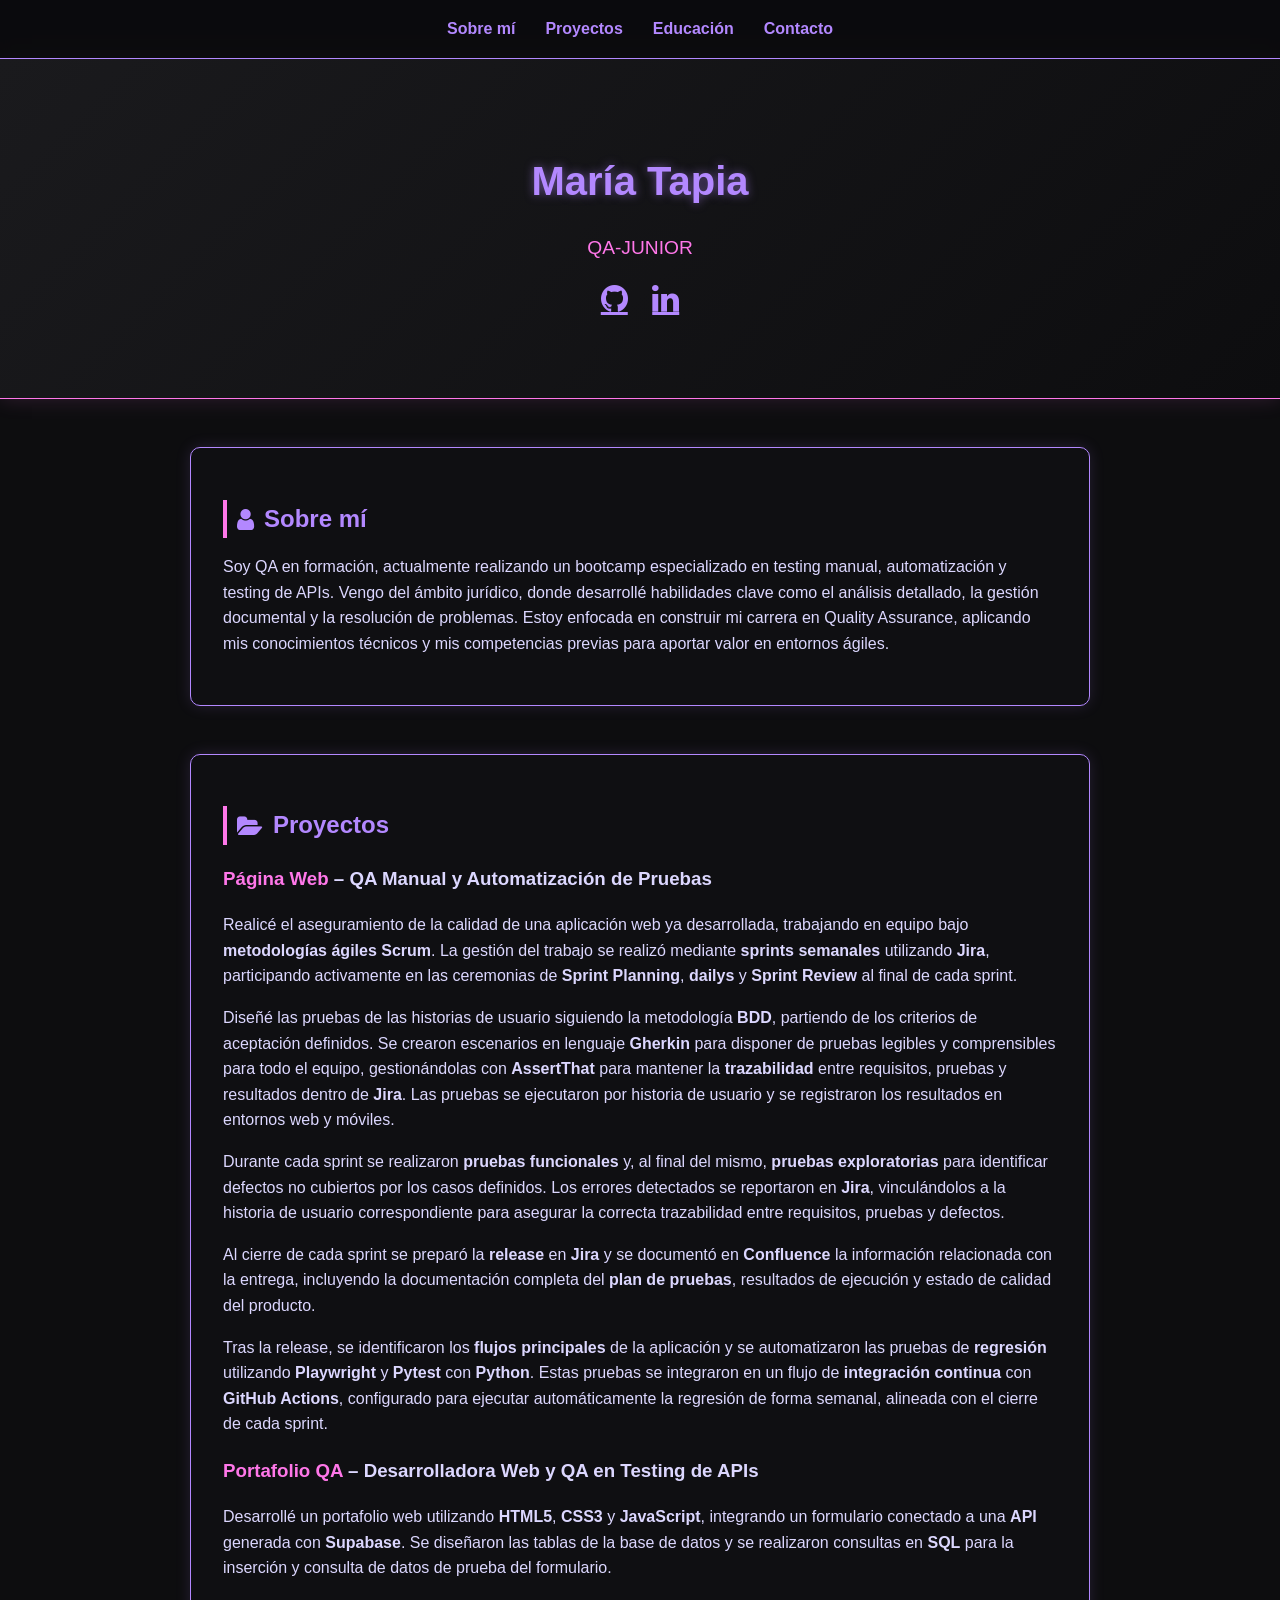
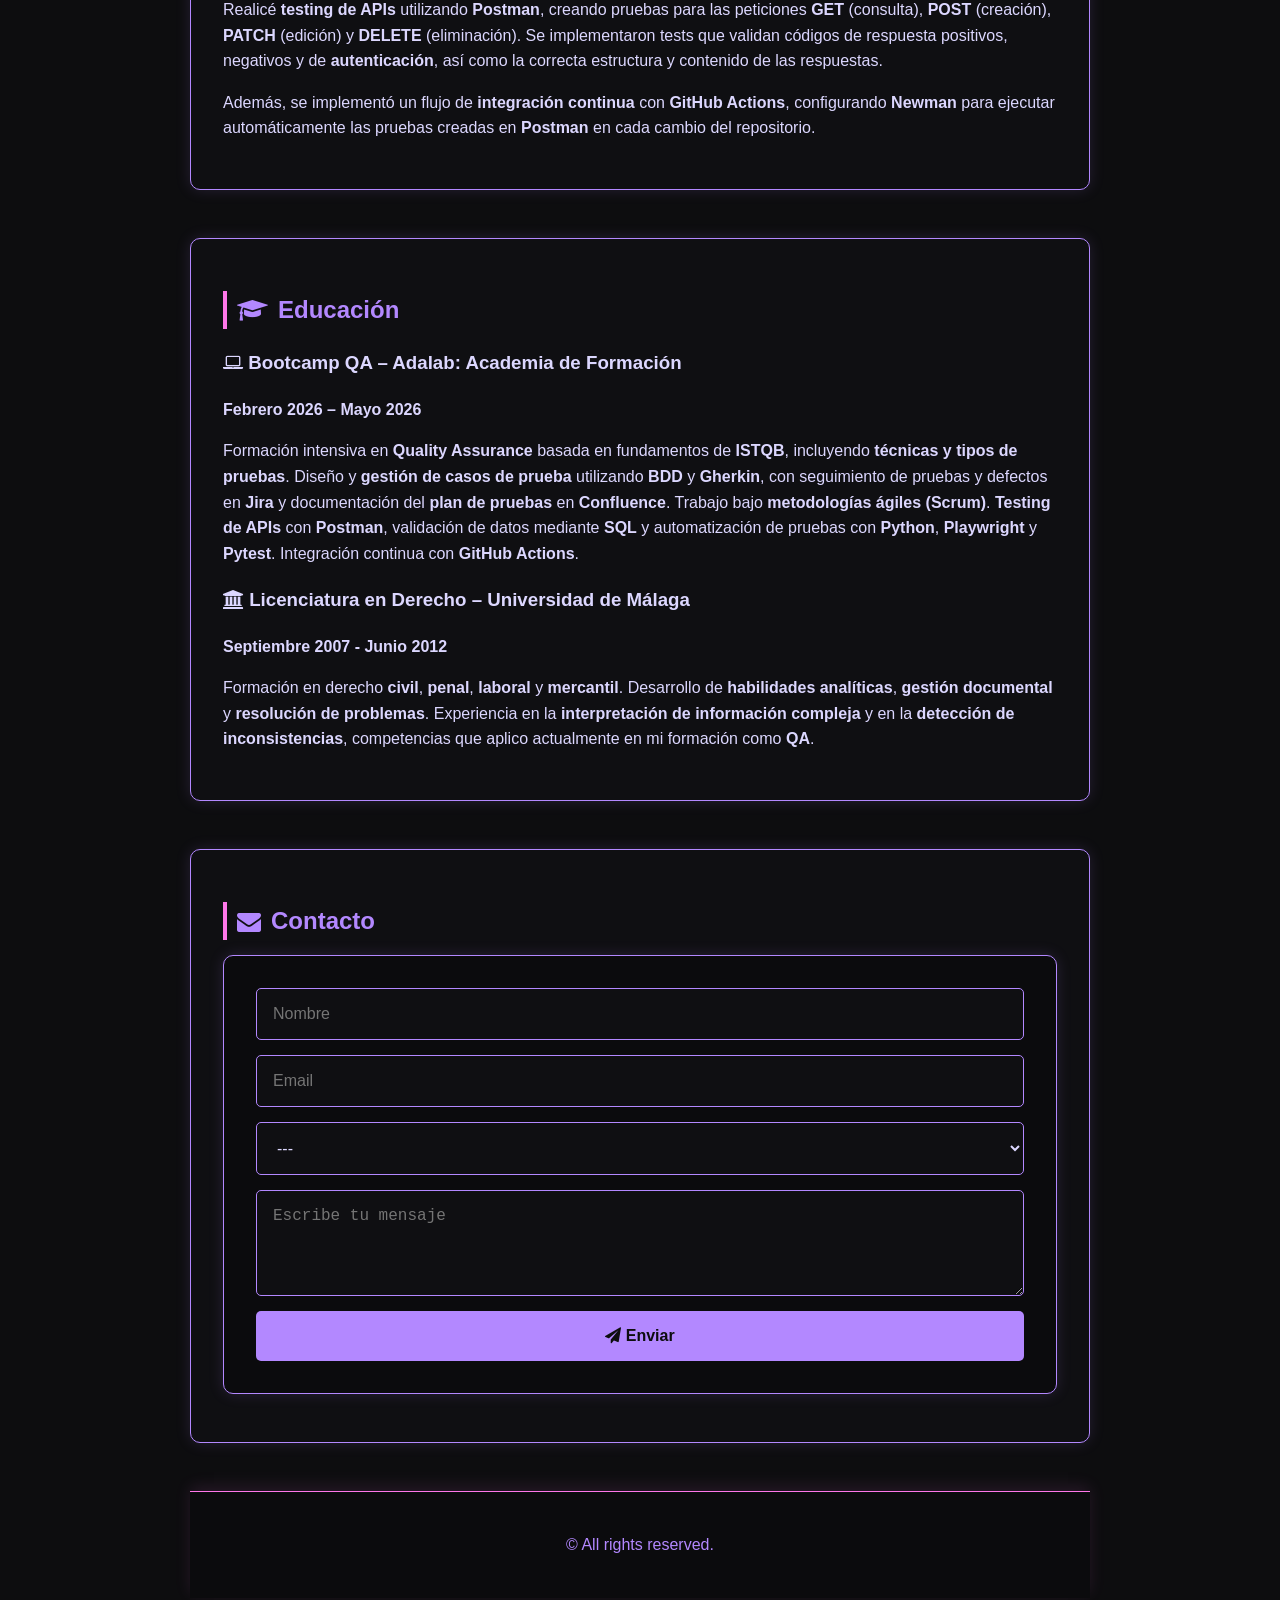
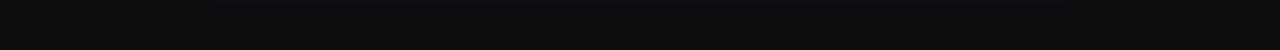
==== index.html @ 97ce2c25 "Meter iconos en formación" ====
<!DOCTYPE html>
<html lang="es">

<head>
  <meta charset="UTF-8" />
  <meta name="viewport" content="width=device-width, initial-scale=1.0" />
  <meta name="description" content="Portfolio María Tapia QA" />
  <meta name="author" content="María Tapia" />
  <title>María Tapia - Portfolio</title>
  <link href="style.css" rel="stylesheet" />
  <!-- Importar Font Awesome para los iconos -->
  <link rel="stylesheet" href="https://cdnjs.cloudflare.com/ajax/libs/font-awesome/4.7.0/css/font-awesome.min.css" />
</head>

<body>
        <!-- Menú de navegación -->
  <nav>
      <ul>
        <li><a id="menusobremi" href="#sobremi">Sobre mí</a></li>
        <li><a id="menuproyectos" href="#proyectos">Proyectos</a></li>
        <li><a id="menueducacion" href="#educacion">Educación</a></li>
        <li><a id="menucontacto" href="#contacto">Contacto</a></li>
      </ul>
    </nav>
  <header>
    <h1 id="minombre">María Tapia</h1>
    <p id="titulo">QA-JUNIOR</p>
    <p>
      <a id="linkgithub" href="https://github.com/Mariatm89" title="GitHub"
        class="fa fa-github fa-2x" aria-label="GitHub"></a>
      <a id="linklinkedin" href="https://www.linkedin.com/in/maria-tapia-millan/" title="LinkedIn"
        class="fa fa-linkedin fa-2x" aria-label="LinkedIn"></a>
    </p>
  </header>
  <main>
    <section id="sobremi">
      <h2 id="titulosobremi">
        <i class="fa fa-user"></i> Sobre mí
      </h2>
<p>
  Soy QA en formación, actualmente realizando un bootcamp especializado en testing manual,
  automatización y testing de APIs. Vengo del ámbito jurídico, donde desarrollé habilidades
  clave como el análisis detallado, la gestión documental y la resolución de problemas.
  Estoy enfocada en construir mi carrera en Quality Assurance, aplicando mis conocimientos
  técnicos y mis competencias previas para aportar valor en entornos ágiles.
</p>

    </section>

    <section id="proyectos">
      <h2 id="tituloproyectos">
        <i class="fa fa-folder-open"></i> Proyectos
      </h2>

      <h3>
        <a id="linkproyectoapi" href="https://equipo3qa.atlassian.net/wiki/x/kYAC" target="_blank">Página Web</a>
        – QA Manual y Automatización de Pruebas
      </h3>
      <p>
  Realicé el aseguramiento de la calidad de una aplicación web ya desarrollada,
  trabajando en equipo bajo <strong>metodologías ágiles Scrum</strong>. La gestión del
  trabajo se realizó mediante <strong>sprints semanales</strong> utilizando
  <strong>Jira</strong>, participando activamente en las ceremonias de
  <strong>Sprint Planning</strong>, <strong>dailys</strong> y <strong>Sprint Review</strong>
  al final de cada sprint.
</p>

<p>
  Diseñé las pruebas de las historias de usuario siguiendo la metodología
  <strong>BDD</strong>, partiendo de los criterios de aceptación definidos. Se crearon
  escenarios en lenguaje <strong>Gherkin</strong> para disponer de pruebas legibles y
  comprensibles para todo el equipo, gestionándolas con <strong>AssertThat</strong> para
  mantener la <strong>trazabilidad</strong> entre requisitos, pruebas y resultados dentro
  de <strong>Jira</strong>. Las pruebas se ejecutaron por historia de usuario y se
  registraron los resultados en entornos web y móviles.
</p>

<p>
  Durante cada sprint se realizaron <strong>pruebas funcionales</strong> y, al final del
  mismo, <strong>pruebas exploratorias</strong> para identificar defectos no cubiertos por
  los casos definidos. Los errores detectados se reportaron en <strong>Jira</strong>,
  vinculándolos a la historia de usuario correspondiente para asegurar la correcta
  trazabilidad entre requisitos, pruebas y defectos.
</p>

<p>
  Al cierre de cada sprint se preparó la <strong>release</strong> en <strong>Jira</strong>
  y se documentó en <strong>Confluence</strong> la información relacionada con la entrega,
  incluyendo la documentación completa del <strong>plan de pruebas</strong>, resultados
  de ejecución y estado de calidad del producto.
</p>

<p>
  Tras la release, se identificaron los <strong>flujos principales</strong> de la
  aplicación y se automatizaron las pruebas de <strong>regresión</strong> utilizando
  <strong>Playwright</strong> y <strong>Pytest</strong> con <strong>Python</strong>. Estas
  pruebas se integraron en un flujo de <strong>integración continua</strong> con
  <strong>GitHub Actions</strong>, configurado para ejecutar automáticamente la regresión
  de forma semanal, alineada con el cierre de cada sprint.
</p>
      <h3>
        <a id="linkproyectoportafolio" href="https://github.com/MariaTapiaQAOrganization/qa-portfolio">Portafolio QA</a>
        – Desarrolladora Web y QA en Testing de APIs
      </h3>
     <p>
  Desarrollé un portafolio web utilizando <strong>HTML5</strong>, <strong>CSS3</strong> y
  <strong>JavaScript</strong>, integrando un formulario conectado a una
  <strong>API</strong> generada con <strong>Supabase</strong>. Se diseñaron las tablas
  de la base de datos y se realizaron consultas en <strong>SQL</strong> para la
  inserción y consulta de datos de prueba del formulario.
</p>

<p>
  Realicé <strong>testing de APIs</strong> utilizando <strong>Postman</strong>, creando
  pruebas para las peticiones <strong>GET</strong> (consulta),
  <strong>POST</strong> (creación), <strong>PATCH</strong> (edición) y
  <strong>DELETE</strong> (eliminación). Se implementaron tests que validan códigos de
  respuesta positivos, negativos y de <strong>autenticación</strong>, así como la
  correcta estructura y contenido de las respuestas.
</p>

<p>
  Además, se implementó un flujo de <strong>integración continua</strong> con
  <strong>GitHub Actions</strong>, configurando <strong>Newman</strong> para ejecutar
  automáticamente las pruebas creadas en <strong>Postman</strong> en cada cambio del
  repositorio.
</p>
      
    </section>

    <section id="educacion">
      <h2 id="tituloeducacion">
        <i class="fa fa-graduation-cap"></i> Educación
      </h2>

      <h3><i class="fa fa-laptop"></i> Bootcamp QA – Adalab: Academia de Formación</h3>
<p><strong>Febrero 2026 – Mayo 2026</strong></p>
<p>
  Formación intensiva en <strong>Quality Assurance</strong> basada en fundamentos de
  <strong>ISTQB</strong>, incluyendo <strong>técnicas y tipos de pruebas</strong>.
  Diseño y <strong>gestión de casos de prueba</strong> utilizando
  <strong>BDD</strong> y <strong>Gherkin</strong>, con seguimiento de pruebas y defectos
  en <strong>Jira</strong> y documentación del <strong>plan de pruebas</strong> en
  <strong>Confluence</strong>. Trabajo bajo <strong>metodologías ágiles (Scrum)</strong>.
  <strong>Testing de APIs</strong> con <strong>Postman</strong>, validación de datos
  mediante <strong>SQL</strong> y automatización de pruebas con <strong>Python</strong>,
  <strong>Playwright</strong> y <strong>Pytest</strong>. Integración continua con
  <strong>GitHub Actions</strong>.
</p>
      <h3><i class="fa fa-university"></i> Licenciatura en Derecho – Universidad de Málaga</h3>
      <p><strong>Septiembre 2007 - Junio 2012</strong></p>

      <p>
      Formación en derecho <strong>civil</strong>, <strong>penal</strong>, <strong>laboral</strong> y <strong>mercantil</strong>. 
  Desarrollo de <strong>habilidades analíticas</strong>, <strong>gestión documental</strong> y 
  <strong>resolución de problemas</strong>. Experiencia en la <strong>interpretación de información compleja</strong> y en la 
  <strong>detección de inconsistencias</strong>, competencias que aplico actualmente en mi formación como <strong>QA</strong>.
      </p>
    </section>

<section id="contacto">
  <h2 id="titulocontacto">
    <i class="fa fa-envelope"></i> Contacto
  </h2>
  <form id="contactForm" onsubmit="return enviarFormulario(event)">
    <input id="nombre" type="text" placeholder="Nombre" />
    <input id="email" type="email" placeholder="Email" />
    <select id="asunto">
      <option value="">---</option>
      <option value="info">Información</option>
      <option value="job">Oferta Trabajo</option>
      <option value="other">Otro</option>
    </select>
    <textarea id="mensaje" rows="4" placeholder="Escribe tu mensaje"></textarea>
    <button id="enviar" type="submit">
      <i class="fa fa-paper-plane"></i> Enviar
    </button>
  </form>
  <p id="formMessage"></p>
</section>


  <footer>
    <p>&copy; All rights reserved.</p>
  </footer>
</body>
<script src="script.js" defer></script>
</html>
---- style.css ----
/* ------------------------------
   ESTILOS GENERALES
--------------------------------*/
body {
  background-color: #0d0d0f;
  color: #dcd7ff;
  font-family: "Inter", "Segoe UI", sans-serif;
  margin: 0;
  line-height: 1.6;
  animation: fadeIn 0.8s ease;
}

/* Animación general */
@keyframes fadeIn {
  from { opacity: 0; transform: translateY(10px); }
  to { opacity: 1; transform: translateY(0); }
}

/* ------------------------------
   NAVEGACIÓN
--------------------------------*/
nav {
  background-color: rgba(11, 11, 13, 0.85);
  backdrop-filter: blur(6px);
  padding: 1rem;
  border-bottom: 1px solid #b388ff;
  position: sticky;
  top: 0;
  z-index: 100;
}

nav ul {
  list-style: none;
  display: flex;
  justify-content: center;
  gap: 30px;
  margin: 0;
  padding: 0;
}

nav ul li a {
  color: #b388ff;
  text-decoration: none;
  font-weight: bold;
  transition: color 0.3s ease, transform 0.2s ease;
}

nav ul li a:hover {
  color: #ff77e9;
  transform: translateY(-2px);
}

/* Móvil */
@media (max-width: 768px) {
  nav ul {
    flex-direction: column;
    gap: 15px;
  }
}

/* ------------------------------
   HEADER
--------------------------------*/
header {
  text-align: center;
  padding: 4rem 2rem;
  background: linear-gradient(135deg, #1a1a1d, #0d0d0f);
  border-bottom: 1px solid #ff77e9;
  box-shadow: 0 0 20px rgba(255, 119, 233, 0.15);
}

#minombre {
  font-size: 2.5rem;
  margin-bottom: 10px;
  color: #b388ff;
  text-shadow: 0 0 10px rgba(179, 136, 255, 0.5);
}

#titulo {
  font-size: 1.2rem;
  color: #ff77e9;
  margin-bottom: 20px;
}

header a {
  margin: 0 10px;
  color: #b388ff;
  transition: 0.3s ease;
}

header a:hover {
  color: #ff77e9;
  transform: scale(1.1);
}

/* ------------------------------
   SECCIONES GENERALES
--------------------------------*/
main {
  width: 90%;
  max-width: 900px;
  margin: auto;
  padding: 3rem 0;
}

section {
  margin-bottom: 3rem;
  background-color: #0f0f12;
  padding: 2rem;
  border-radius: 10px;
  border: 1px solid #b388ff;
  box-shadow: 0 0 15px rgba(179, 136, 255, 0.15);
  transition: 0.3s ease;
  animation: fadeIn 0.6s ease;
}

section:hover {
  border-color: #ff77e9;
  box-shadow: 0 0 25px rgba(255, 119, 233, 0.25);
}

section h2 {
  color: #b388ff;
  margin-bottom: 15px;
  display: flex;
  align-items: center;
  gap: 10px;
  border-left: 4px solid #ff77e9;
  padding-left: 10px;
}

/* ------------------------------
   PROYECTOS
--------------------------------*/
#proyectos h3 a {
  color: #ff77e9;
  text-decoration: none;
  font-weight: bold;
  transition: 0.3s ease;
}

#proyectos h3 a:hover {
  text-decoration: underline;
  transform: translateX(3px);
}

/* ------------------------------
   FORMULARIO DE CONTACTO
--------------------------------*/
form {
  display: flex;
  flex-direction: column;
  gap: 15px;
  background-color: #0b0b0d;
  padding: 2rem;
  border-radius: 10px;
  border: 1px solid #b388ff;
  box-shadow: 0 0 15px rgba(179, 136, 255, 0.15);
}

input, select, textarea {
  padding: 1rem;
  border: 1px solid #b388ff;
  border-radius: 5px;
  background-color: #0f0f12;
  color: #dcd7ff;
  font-size: 1rem;
  transition: 0.3s ease;
}

input:focus, textarea:focus, select:focus {
  border-color: #ff77e9;
  box-shadow: 0 0 10px rgba(255, 119, 233, 0.2);
}

button {
  background-color: #b388ff;
  color: #0d0d0f;
  padding: 1rem;
  border: none;
  border-radius: 5px;
  font-size: 1rem;
  font-weight: bold;
  transition: background 0.3s ease, transform 0.2s ease;
}

button:hover {
  background-color: #ff77e9;
  transform: scale(1.03);
}

/* ------------------------------
   TABLAS
--------------------------------*/
table {
  width: 100%;
  border-collapse: collapse;
  table-layout: fixed;
  color: #dcd7ff;
}

th, td {
  border: 1px solid #b388ff;
  padding: 6px;
  font-size: 14px;
  word-wrap: break-word;
}

thead {
  background-color: #1a1a1d;
  color: #ff77e9;
}

/* Móvil */
@media (max-width: 768px) {
  th, td {
    font-size: 12px;
    padding: 4px;
  }
}

/* ------------------------------
   FOOTER
--------------------------------*/
footer {
  text-align: center;
  padding: 1.5rem;
  background-color: #0b0b0d;
  color: #b388ff;
  border-top: 1px solid #ff77e9;
  margin-top: 3rem;
  box-shadow: 0 -5px 15px rgba(255, 119, 233, 0.1);
}
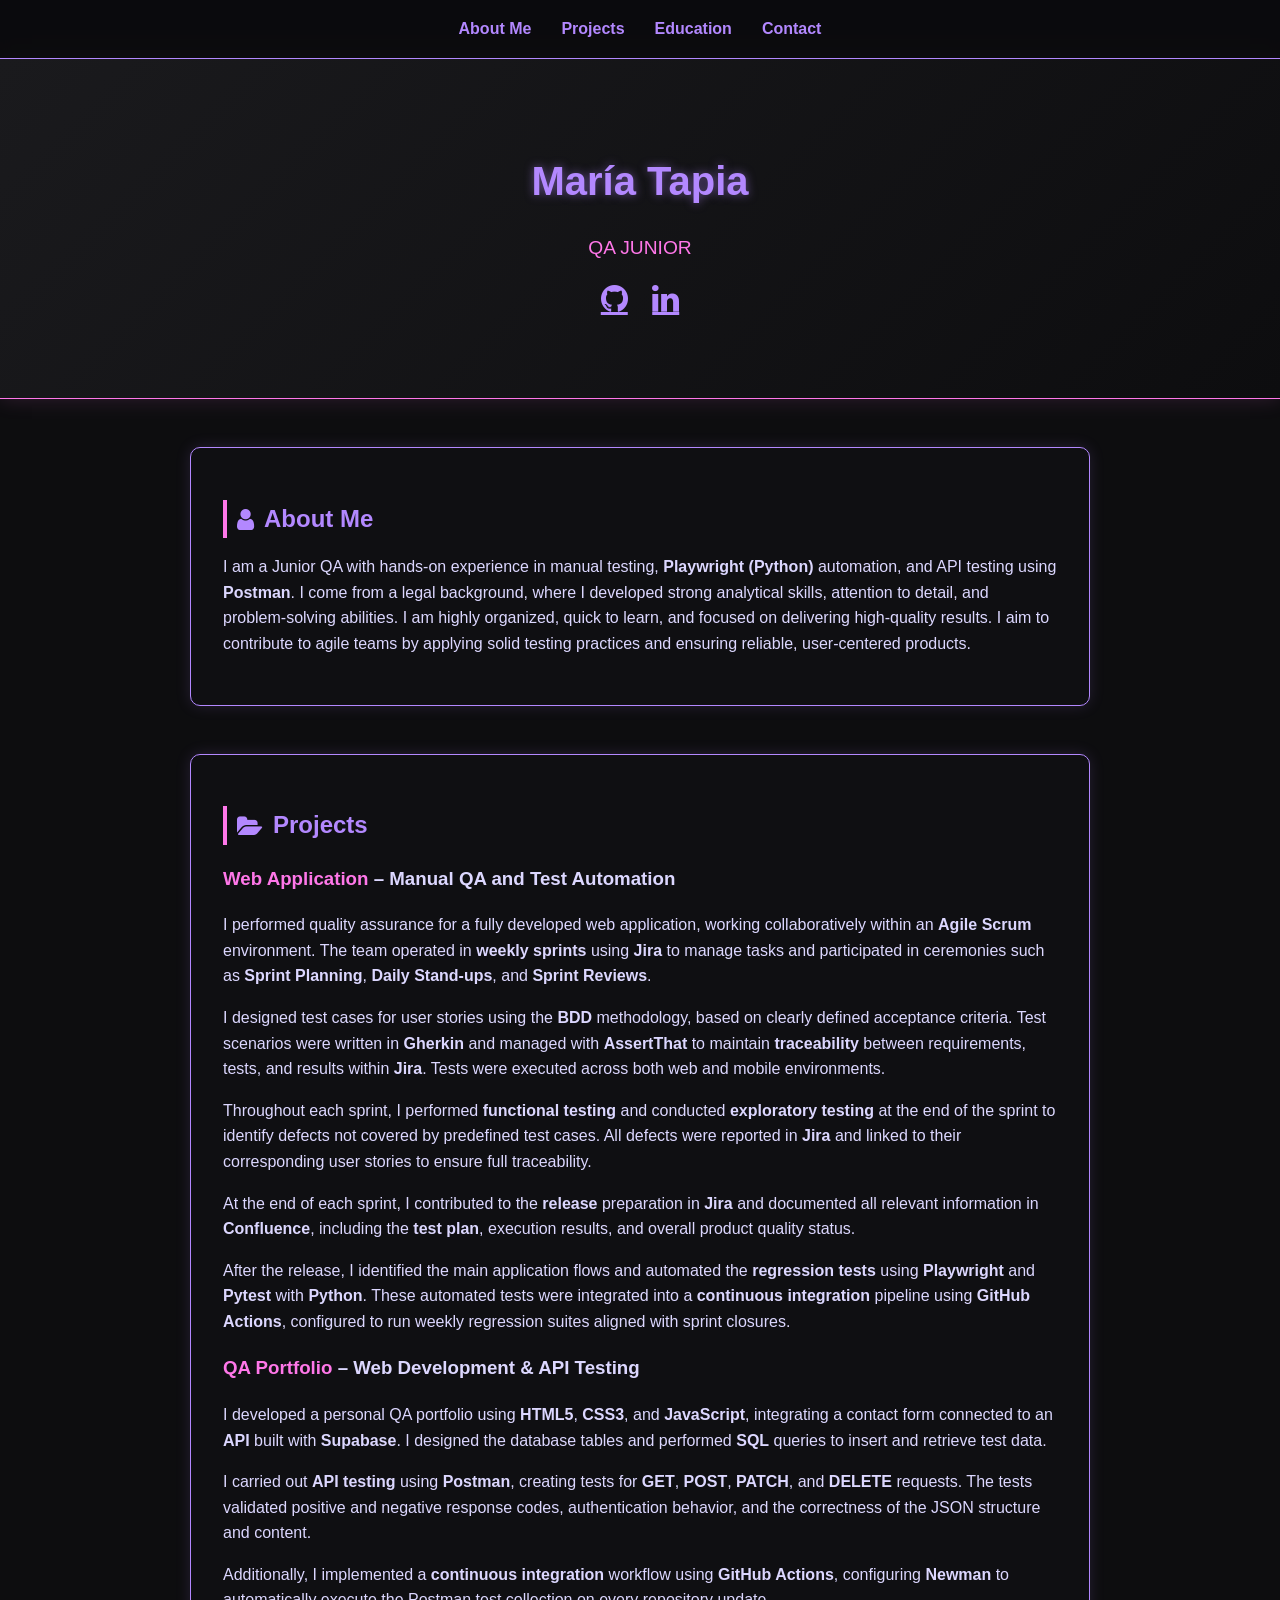
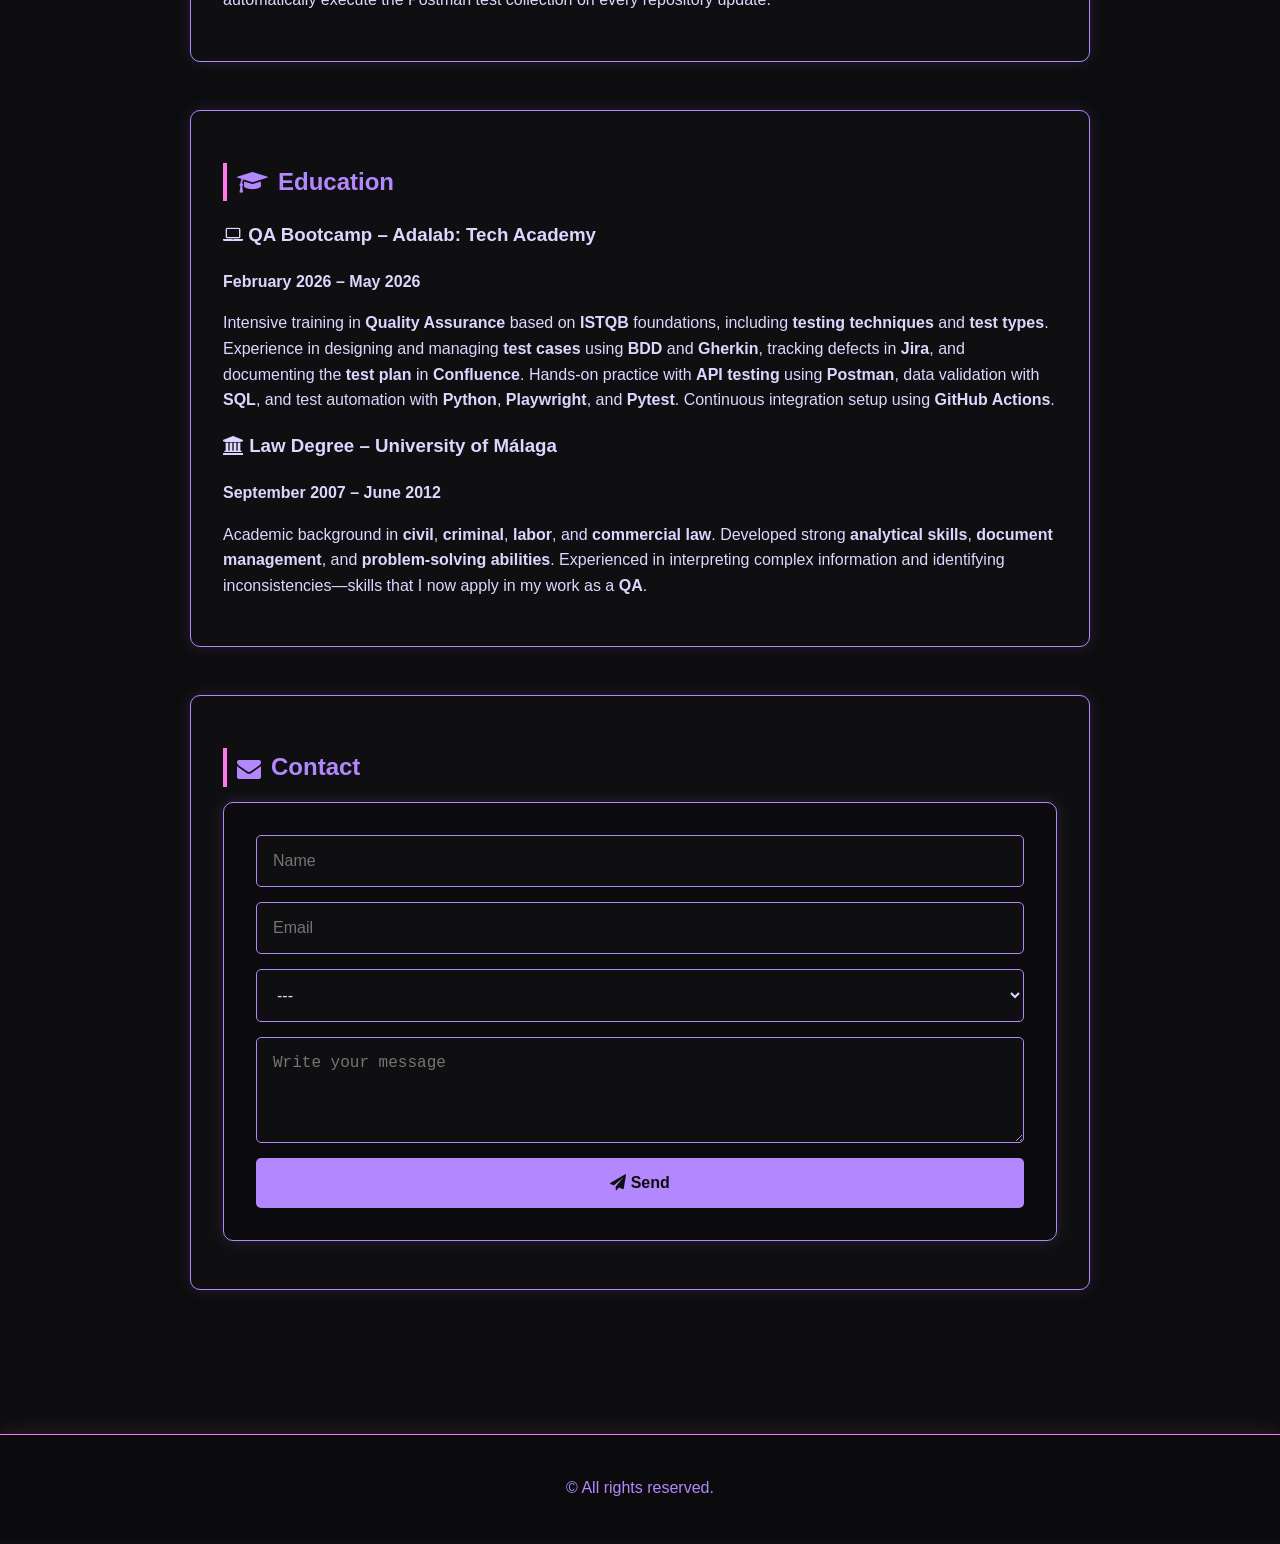
==== commit 0d173c3c: "cambios en portfolio" ====
--- a/index.html
+++ b/index.html
@@ -1,30 +1,32 @@
 <!DOCTYPE html>
-<html lang="es">
+<html lang="en">
 
 <head>
   <meta charset="UTF-8" />
   <meta name="viewport" content="width=device-width, initial-scale=1.0" />
   <meta name="description" content="Portfolio María Tapia QA" />
   <meta name="author" content="María Tapia" />
-  <title>María Tapia - Portfolio</title>
+  <title>María Tapia - QA Portfolio</title>
   <link href="style.css" rel="stylesheet" />
-  <!-- Importar Font Awesome para los iconos -->
+  <!-- Font Awesome Icons -->
   <link rel="stylesheet" href="https://cdnjs.cloudflare.com/ajax/libs/font-awesome/4.7.0/css/font-awesome.min.css" />
 </head>
 
 <body>
-        <!-- Menú de navegación -->
+
+  <!-- Navigation Menu -->
   <nav>
-      <ul>
-        <li><a id="menusobremi" href="#sobremi">Sobre mí</a></li>
-        <li><a id="menuproyectos" href="#proyectos">Proyectos</a></li>
-        <li><a id="menueducacion" href="#educacion">Educación</a></li>
-        <li><a id="menucontacto" href="#contacto">Contacto</a></li>
-      </ul>
-    </nav>
+    <ul>
+      <li><a id="menusobremi" href="#sobremi">About Me</a></li>
+      <li><a id="menuproyectos" href="#proyectos">Projects</a></li>
+      <li><a id="menueducacion" href="#educacion">Education</a></li>
+      <li><a id="menucontacto" href="#contacto">Contact</a></li>
+    </ul>
+  </nav>
+
   <header>
     <h1 id="minombre">María Tapia</h1>
-    <p id="titulo">QA-JUNIOR</p>
+    <p id="titulo">QA JUNIOR</p>
     <p>
       <a id="linkgithub" href="https://github.com/Mariatm89" title="GitHub"
         class="fa fa-github fa-2x" aria-label="GitHub"></a>
@@ -32,157 +34,179 @@
         class="fa fa-linkedin fa-2x" aria-label="LinkedIn"></a>
     </p>
   </header>
+
   <main>
+
+    <!-- ABOUT ME -->
     <section id="sobremi">
       <h2 id="titulosobremi">
-        <i class="fa fa-user"></i> Sobre mí
-      </h2>
-<p>
-  Soy QA en formación, actualmente realizando un bootcamp especializado en testing manual,
-  automatización y testing de APIs. Vengo del ámbito jurídico, donde desarrollé habilidades
-  clave como el análisis detallado, la gestión documental y la resolución de problemas.
-  Estoy enfocada en construir mi carrera en Quality Assurance, aplicando mis conocimientos
-  técnicos y mis competencias previas para aportar valor en entornos ágiles.
-</p>
-
-    </section>
-
+        <i class="fa fa-user"></i> About Me
+      </h2>
+
+      <p>
+        I am a Junior QA with hands-on experience in manual testing,
+        <strong>Playwright (Python)</strong> automation, and API testing using
+        <strong>Postman</strong>. I come from a legal background, where I developed
+        strong analytical skills, attention to detail, and problem‑solving abilities.
+        I am highly organized, quick to learn, and focused on delivering high‑quality
+        results. I aim to contribute to agile teams by applying solid testing
+        practices and ensuring reliable, user‑centered products.
+      </p>
+    </section>
+
+    <!-- PROJECTS -->
     <section id="proyectos">
       <h2 id="tituloproyectos">
-        <i class="fa fa-folder-open"></i> Proyectos
-      </h2>
-
+        <i class="fa fa-folder-open"></i> Projects
+      </h2>
+
+      <!-- PROJECT 1 -->
       <h3>
-        <a id="linkproyectoapi" href="https://equipo3qa.atlassian.net/wiki/x/kYAC" target="_blank">Página Web</a>
-        – QA Manual y Automatización de Pruebas
+        <a id="linkproyectoapi" href="https://equipo3qa.atlassian.net/wiki/x/kYAC" target="_blank">
+          Web Application
+        </a>
+        – Manual QA and Test Automation
       </h3>
-      <p>
-  Realicé el aseguramiento de la calidad de una aplicación web ya desarrollada,
-  trabajando en equipo bajo <strong>metodologías ágiles Scrum</strong>. La gestión del
-  trabajo se realizó mediante <strong>sprints semanales</strong> utilizando
-  <strong>Jira</strong>, participando activamente en las ceremonias de
-  <strong>Sprint Planning</strong>, <strong>dailys</strong> y <strong>Sprint Review</strong>
-  al final de cada sprint.
-</p>
-
-<p>
-  Diseñé las pruebas de las historias de usuario siguiendo la metodología
-  <strong>BDD</strong>, partiendo de los criterios de aceptación definidos. Se crearon
-  escenarios en lenguaje <strong>Gherkin</strong> para disponer de pruebas legibles y
-  comprensibles para todo el equipo, gestionándolas con <strong>AssertThat</strong> para
-  mantener la <strong>trazabilidad</strong> entre requisitos, pruebas y resultados dentro
-  de <strong>Jira</strong>. Las pruebas se ejecutaron por historia de usuario y se
-  registraron los resultados en entornos web y móviles.
-</p>
-
-<p>
-  Durante cada sprint se realizaron <strong>pruebas funcionales</strong> y, al final del
-  mismo, <strong>pruebas exploratorias</strong> para identificar defectos no cubiertos por
-  los casos definidos. Los errores detectados se reportaron en <strong>Jira</strong>,
-  vinculándolos a la historia de usuario correspondiente para asegurar la correcta
-  trazabilidad entre requisitos, pruebas y defectos.
-</p>
-
-<p>
-  Al cierre de cada sprint se preparó la <strong>release</strong> en <strong>Jira</strong>
-  y se documentó en <strong>Confluence</strong> la información relacionada con la entrega,
-  incluyendo la documentación completa del <strong>plan de pruebas</strong>, resultados
-  de ejecución y estado de calidad del producto.
-</p>
-
-<p>
-  Tras la release, se identificaron los <strong>flujos principales</strong> de la
-  aplicación y se automatizaron las pruebas de <strong>regresión</strong> utilizando
-  <strong>Playwright</strong> y <strong>Pytest</strong> con <strong>Python</strong>. Estas
-  pruebas se integraron en un flujo de <strong>integración continua</strong> con
-  <strong>GitHub Actions</strong>, configurado para ejecutar automáticamente la regresión
-  de forma semanal, alineada con el cierre de cada sprint.
-</p>
+
+      <p>
+        I performed quality assurance for a fully developed web application, working
+        collaboratively within an <strong>Agile Scrum</strong> environment. The team
+        operated in <strong>weekly sprints</strong> using <strong>Jira</strong> to
+        manage tasks and participated in ceremonies such as
+        <strong>Sprint Planning</strong>, <strong>Daily Stand-ups</strong>, and
+        <strong>Sprint Reviews</strong>.
+      </p>
+
+      <p>
+        I designed test cases for user stories using the <strong>BDD</strong>
+        methodology, based on clearly defined acceptance criteria. Test scenarios
+        were written in <strong>Gherkin</strong> and managed with
+        <strong>AssertThat</strong> to maintain <strong>traceability</strong> between
+        requirements, tests, and results within <strong>Jira</strong>. Tests were
+        executed across both web and mobile environments.
+      </p>
+
+      <p>
+        Throughout each sprint, I performed <strong>functional testing</strong> and
+        conducted <strong>exploratory testing</strong> at the end of the sprint to
+        identify defects not covered by predefined test cases. All defects were
+        reported in <strong>Jira</strong> and linked to their corresponding user
+        stories to ensure full traceability.
+      </p>
+
+      <p>
+        At the end of each sprint, I contributed to the <strong>release</strong>
+        preparation in <strong>Jira</strong> and documented all relevant information
+        in <strong>Confluence</strong>, including the <strong>test plan</strong>,
+        execution results, and overall product quality status.
+      </p>
+
+      <p>
+        After the release, I identified the main application flows and automated the
+        <strong>regression tests</strong> using <strong>Playwright</strong> and
+        <strong>Pytest</strong> with <strong>Python</strong>. These automated tests
+        were integrated into a <strong>continuous integration</strong> pipeline using
+        <strong>GitHub Actions</strong>, configured to run weekly regression suites
+        aligned with sprint closures.
+      </p>
+
+      <!-- PROJECT 2 -->
       <h3>
-        <a id="linkproyectoportafolio" href="https://github.com/MariaTapiaQAOrganization/qa-portfolio">Portafolio QA</a>
-        – Desarrolladora Web y QA en Testing de APIs
+        <a id="linkproyectoportafolio" href="https://github.com/MariaTapiaQAOrganization/qa-portfolio">
+          QA Portfolio
+        </a>
+        – Web Development & API Testing
       </h3>
-     <p>
-  Desarrollé un portafolio web utilizando <strong>HTML5</strong>, <strong>CSS3</strong> y
-  <strong>JavaScript</strong>, integrando un formulario conectado a una
-  <strong>API</strong> generada con <strong>Supabase</strong>. Se diseñaron las tablas
-  de la base de datos y se realizaron consultas en <strong>SQL</strong> para la
-  inserción y consulta de datos de prueba del formulario.
-</p>
-
-<p>
-  Realicé <strong>testing de APIs</strong> utilizando <strong>Postman</strong>, creando
-  pruebas para las peticiones <strong>GET</strong> (consulta),
-  <strong>POST</strong> (creación), <strong>PATCH</strong> (edición) y
-  <strong>DELETE</strong> (eliminación). Se implementaron tests que validan códigos de
-  respuesta positivos, negativos y de <strong>autenticación</strong>, así como la
-  correcta estructura y contenido de las respuestas.
-</p>
-
-<p>
-  Además, se implementó un flujo de <strong>integración continua</strong> con
-  <strong>GitHub Actions</strong>, configurando <strong>Newman</strong> para ejecutar
-  automáticamente las pruebas creadas en <strong>Postman</strong> en cada cambio del
-  repositorio.
-</p>
-      
-    </section>
-
+
+      <p>
+        I developed a personal QA portfolio using <strong>HTML5</strong>,
+        <strong>CSS3</strong>, and <strong>JavaScript</strong>, integrating a contact
+        form connected to an <strong>API</strong> built with <strong>Supabase</strong>.
+        I designed the database tables and performed <strong>SQL</strong> queries to
+        insert and retrieve test data.
+      </p>
+
+      <p>
+        I carried out <strong>API testing</strong> using <strong>Postman</strong>,
+        creating tests for <strong>GET</strong>, <strong>POST</strong>,
+        <strong>PATCH</strong>, and <strong>DELETE</strong> requests. The tests
+        validated positive and negative response codes, authentication behavior, and
+        the correctness of the JSON structure and content.
+      </p>
+
+      <p>
+        Additionally, I implemented a <strong>continuous integration</strong> workflow
+        using <strong>GitHub Actions</strong>, configuring <strong>Newman</strong> to
+        automatically execute the Postman test collection on every repository update.
+      </p>
+    </section>
+
+    <!-- EDUCATION -->
     <section id="educacion">
       <h2 id="tituloeducacion">
-        <i class="fa fa-graduation-cap"></i> Educación
-      </h2>
-
-      <h3><i class="fa fa-laptop"></i> Bootcamp QA – Adalab: Academia de Formación</h3>
-<p><strong>Febrero 2026 – Mayo 2026</strong></p>
-<p>
-  Formación intensiva en <strong>Quality Assurance</strong> basada en fundamentos de
-  <strong>ISTQB</strong>, incluyendo <strong>técnicas y tipos de pruebas</strong>.
-  Diseño y <strong>gestión de casos de prueba</strong> utilizando
-  <strong>BDD</strong> y <strong>Gherkin</strong>, con seguimiento de pruebas y defectos
-  en <strong>Jira</strong> y documentación del <strong>plan de pruebas</strong> en
-  <strong>Confluence</strong>. Trabajo bajo <strong>metodologías ágiles (Scrum)</strong>.
-  <strong>Testing de APIs</strong> con <strong>Postman</strong>, validación de datos
-  mediante <strong>SQL</strong> y automatización de pruebas con <strong>Python</strong>,
-  <strong>Playwright</strong> y <strong>Pytest</strong>. Integración continua con
-  <strong>GitHub Actions</strong>.
-</p>
-      <h3><i class="fa fa-university"></i> Licenciatura en Derecho – Universidad de Málaga</h3>
-      <p><strong>Septiembre 2007 - Junio 2012</strong></p>
-
-      <p>
-      Formación en derecho <strong>civil</strong>, <strong>penal</strong>, <strong>laboral</strong> y <strong>mercantil</strong>. 
-  Desarrollo de <strong>habilidades analíticas</strong>, <strong>gestión documental</strong> y 
-  <strong>resolución de problemas</strong>. Experiencia en la <strong>interpretación de información compleja</strong> y en la 
-  <strong>detección de inconsistencias</strong>, competencias que aplico actualmente en mi formación como <strong>QA</strong>.
-      </p>
-    </section>
-
-<section id="contacto">
-  <h2 id="titulocontacto">
-    <i class="fa fa-envelope"></i> Contacto
-  </h2>
-  <form id="contactForm" onsubmit="return enviarFormulario(event)">
-    <input id="nombre" type="text" placeholder="Nombre" />
-    <input id="email" type="email" placeholder="Email" />
-    <select id="asunto">
-      <option value="">---</option>
-      <option value="info">Información</option>
-      <option value="job">Oferta Trabajo</option>
-      <option value="other">Otro</option>
-    </select>
-    <textarea id="mensaje" rows="4" placeholder="Escribe tu mensaje"></textarea>
-    <button id="enviar" type="submit">
-      <i class="fa fa-paper-plane"></i> Enviar
-    </button>
-  </form>
-  <p id="formMessage"></p>
-</section>
-
+        <i class="fa fa-graduation-cap"></i> Education
+      </h2>
+
+      <h3><i class="fa fa-laptop"></i> QA Bootcamp – Adalab: Tech Academy</h3>
+      <p><strong>February 2026 – May 2026</strong></p>
+
+      <p>
+        Intensive training in <strong>Quality Assurance</strong> based on
+        <strong>ISTQB</strong> foundations, including <strong>testing techniques</strong>
+        and <strong>test types</strong>. Experience in designing and managing
+        <strong>test cases</strong> using <strong>BDD</strong> and
+        <strong>Gherkin</strong>, tracking defects in <strong>Jira</strong>, and
+        documenting the <strong>test plan</strong> in <strong>Confluence</strong>.
+        Hands-on practice with <strong>API testing</strong> using <strong>Postman</strong>,
+        data validation with <strong>SQL</strong>, and test automation with
+        <strong>Python</strong>, <strong>Playwright</strong>, and <strong>Pytest</strong>.
+        Continuous integration setup using <strong>GitHub Actions</strong>.
+      </p>
+
+      <h3><i class="fa fa-university"></i> Law Degree – University of Málaga</h3>
+      <p><strong>September 2007 – June 2012</strong></p>
+
+      <p>
+        Academic background in <strong>civil</strong>, <strong>criminal</strong>,
+        <strong>labor</strong>, and <strong>commercial law</strong>. Developed strong
+        <strong>analytical skills</strong>, <strong>document management</strong>, and
+        <strong>problem‑solving abilities</strong>. Experienced in interpreting complex
+        information and identifying inconsistencies—skills that I now apply in my work
+        as a <strong>QA</strong>.
+      </p>
+    </section>
+
+    <!-- CONTACT -->
+    <section id="contacto">
+      <h2 id="titulocontacto">
+        <i class="fa fa-envelope"></i> Contact
+      </h2>
+
+      <form id="contactForm" onsubmit="enviarFormulario(event)">
+        <input id="nombre" type="text" placeholder="Name" />
+        <input id="email" type="email" placeholder="Email" required />
+        <select id="asunto" required>
+          <option value="">---</option>
+          <option value="info">Information</option>
+          <option value="job">Job Offer</option>
+          <option value="other">Other</option>
+        </select>
+        <textarea id="mensaje" rows="4" placeholder="Write your message" required maxlength="500"></textarea>
+        <button id="enviar" type="submit">
+          <i class="fa fa-paper-plane"></i> Send
+        </button>
+      </form>
+
+      <p id="formMessage"></p>
+    </section>
+
+  </main>
 
   <footer>
     <p>&copy; All rights reserved.</p>
   </footer>
+
+  <script src="script.js" defer></script>
 </body>
-<script src="script.js" defer></script>
-</html>
+
+</html>
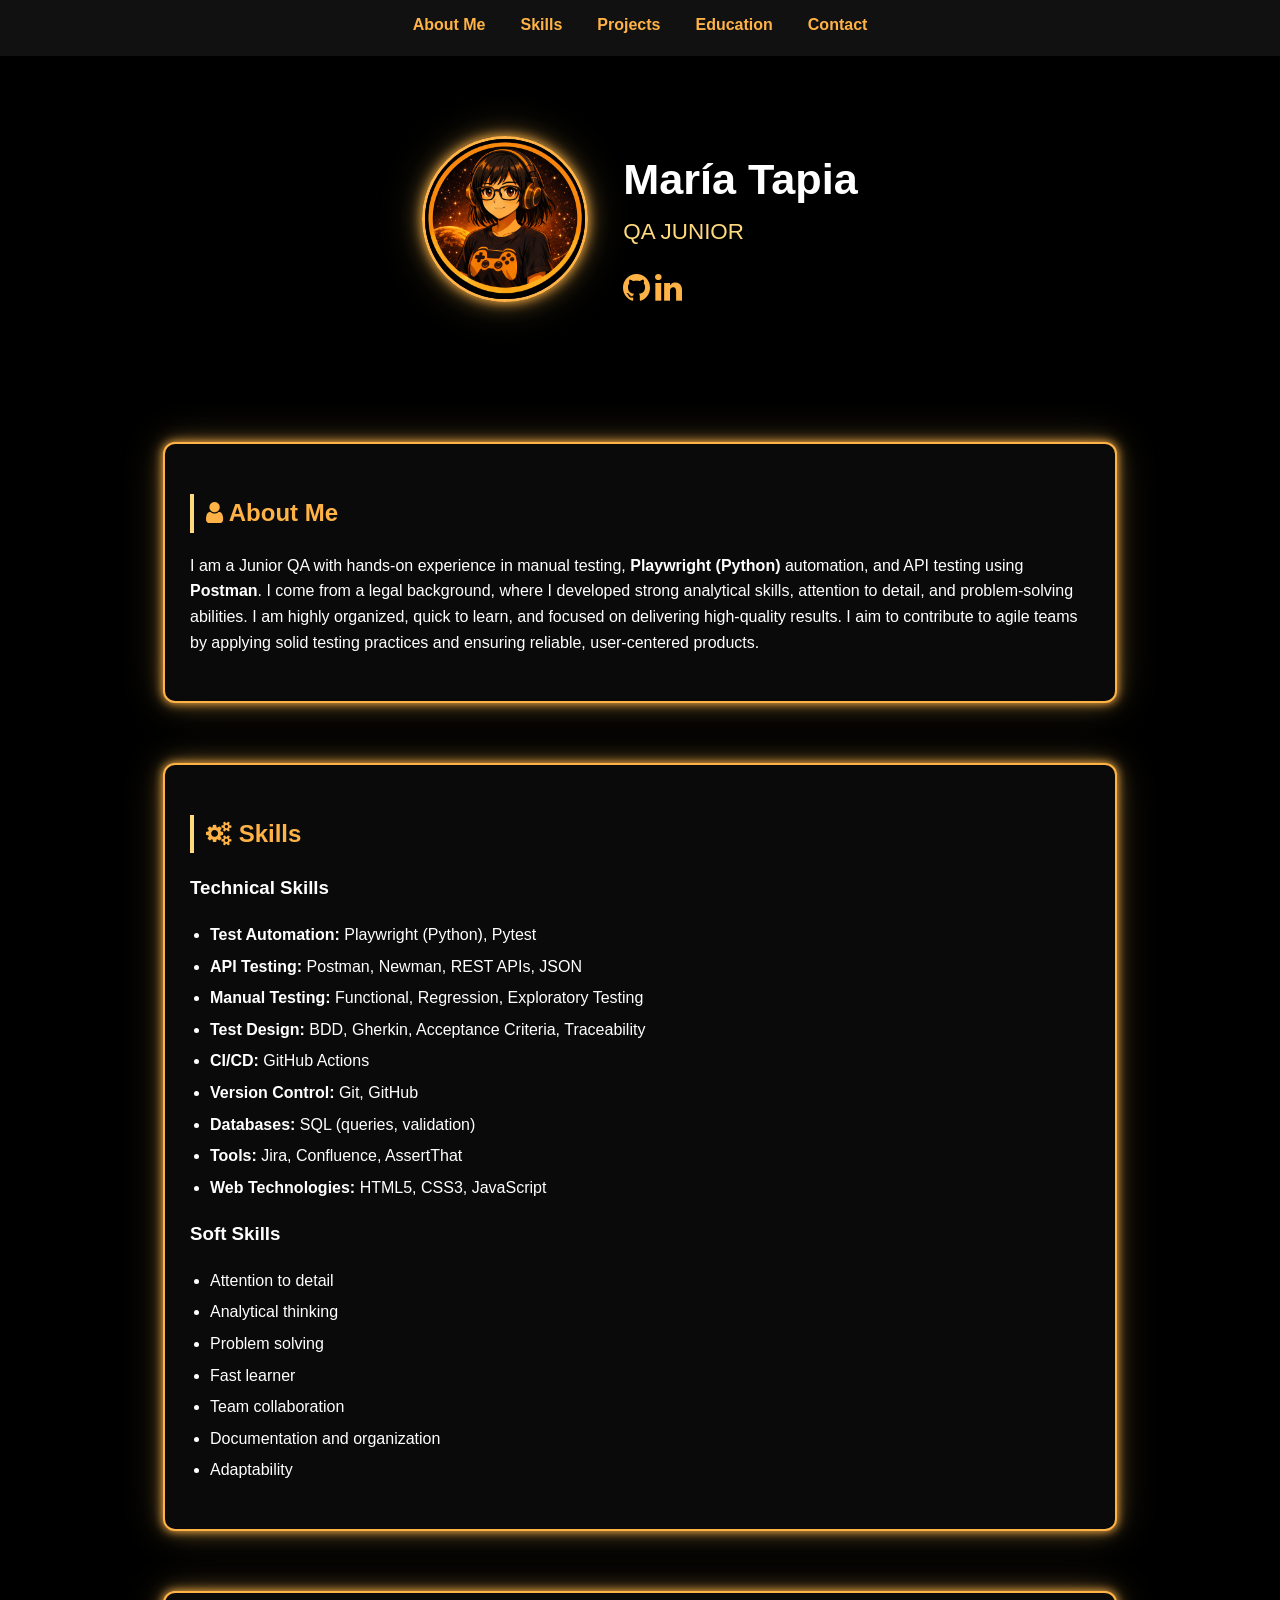
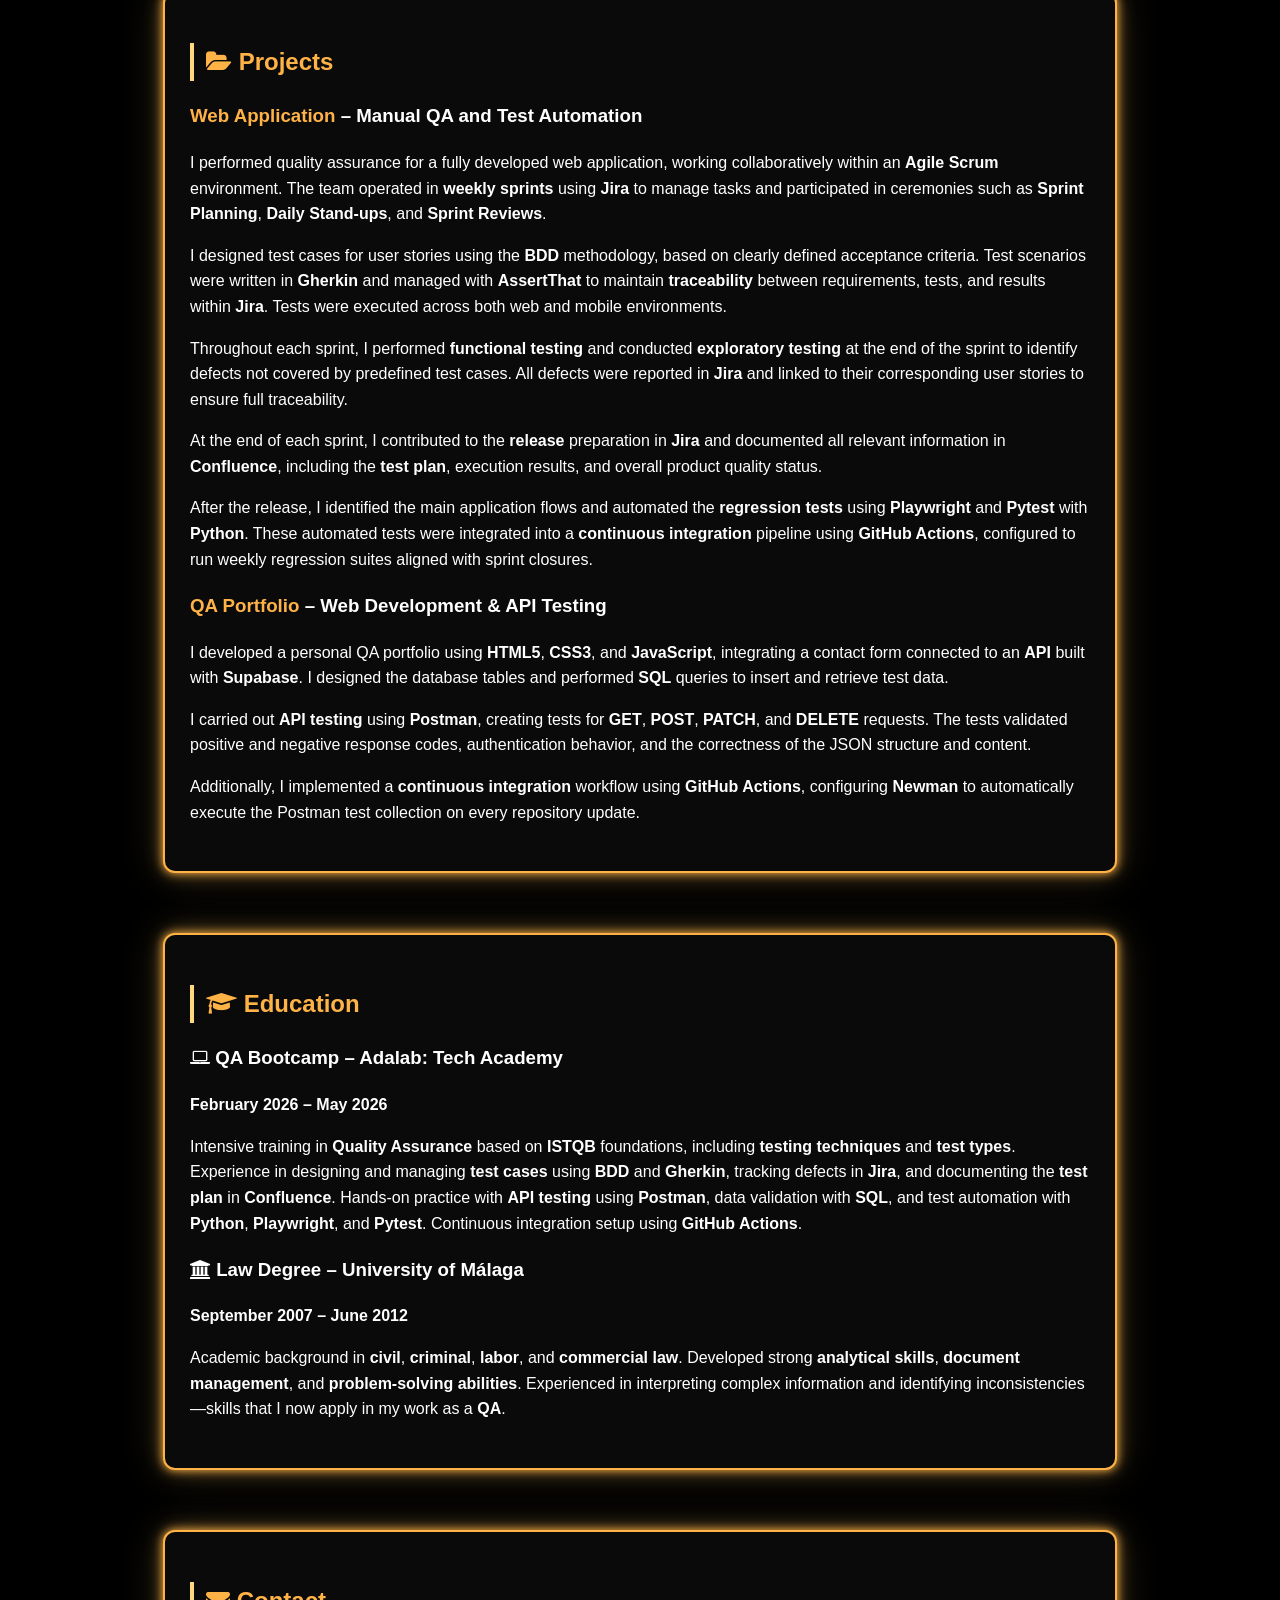
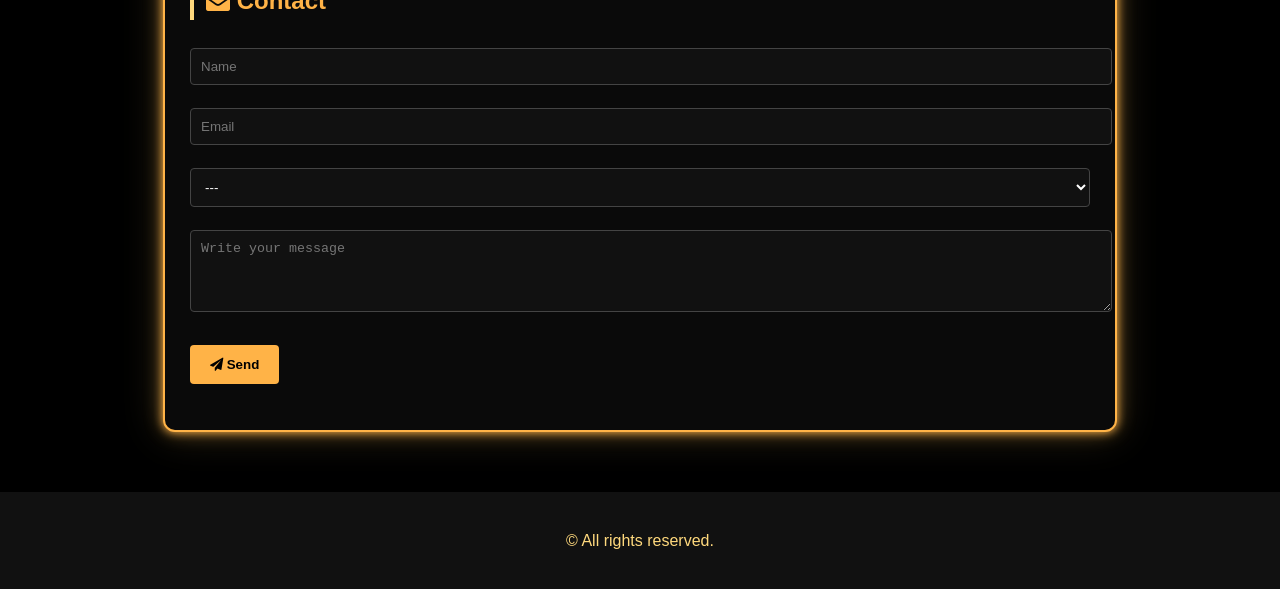
==== commit 623538c3: "cambio css y añadir avatar" ====
--- a/index.html
+++ b/index.html
@@ -18,22 +18,31 @@
   <nav>
     <ul>
       <li><a id="menusobremi" href="#sobremi">About Me</a></li>
+      <li><a id="menuskills" href="#skills">Skills</a></li>
       <li><a id="menuproyectos" href="#proyectos">Projects</a></li>
       <li><a id="menueducacion" href="#educacion">Education</a></li>
       <li><a id="menucontacto" href="#contacto">Contact</a></li>
     </ul>
   </nav>
 
-  <header>
+<header class="header-contenedor">
+  <img src="imgavatar.png" alt="Profile image" class="avatar">
+
+  <div class="header-texto">
     <h1 id="minombre">María Tapia</h1>
     <p id="titulo">QA JUNIOR</p>
+
     <p>
       <a id="linkgithub" href="https://github.com/Mariatm89" title="GitHub"
         class="fa fa-github fa-2x" aria-label="GitHub"></a>
       <a id="linklinkedin" href="https://www.linkedin.com/in/maria-tapia-millan/" title="LinkedIn"
         class="fa fa-linkedin fa-2x" aria-label="LinkedIn"></a>
     </p>
-  </header>
+  </div>
+</header>
+
+
+
 
   <main>
 
@@ -53,6 +62,38 @@
         practices and ensuring reliable, user‑centered products.
       </p>
     </section>
+
+    <!-- SKILLS -->
+
+    <section id="skills">
+  <h2>
+    <i class="fa fa-cogs"></i> Skills
+  </h2>
+
+  <h3>Technical Skills</h3>
+  <ul>
+    <li><strong>Test Automation:</strong> Playwright (Python), Pytest</li>
+    <li><strong>API Testing:</strong> Postman, Newman, REST APIs, JSON</li>
+    <li><strong>Manual Testing:</strong> Functional, Regression, Exploratory Testing</li>
+    <li><strong>Test Design:</strong> BDD, Gherkin, Acceptance Criteria, Traceability</li>
+    <li><strong>CI/CD:</strong> GitHub Actions</li>
+    <li><strong>Version Control:</strong> Git, GitHub</li>
+    <li><strong>Databases:</strong> SQL (queries, validation)</li>
+    <li><strong>Tools:</strong> Jira, Confluence, AssertThat</li>
+    <li><strong>Web Technologies:</strong> HTML5, CSS3, JavaScript</li>
+  </ul>
+
+  <h3>Soft Skills</h3>
+  <ul>
+    <li>Attention to detail</li>
+    <li>Analytical thinking</li>
+    <li>Problem solving</li>
+    <li>Fast learner</li>
+    <li>Team collaboration</li>
+    <li>Documentation and organization</li>
+    <li>Adaptability</li>
+  </ul>
+</section>
 
     <!-- PROJECTS -->
     <section id="proyectos">
--- a/style.css
+++ b/style.css
@@ -1,29 +1,26 @@
-/* ------------------------------
-   ESTILOS GENERALES
---------------------------------*/
+/* ===== GENERAL ===== */
 body {
-  background-color: #0d0d0f;
-  color: #dcd7ff;
-  font-family: "Inter", "Segoe UI", sans-serif;
+  background-color: #000;
+  color: #fff;
+  font-family: Arial, sans-serif;
   margin: 0;
+  padding: 0;
   line-height: 1.6;
-  animation: fadeIn 0.8s ease;
 }
 
-/* Animación general */
-@keyframes fadeIn {
-  from { opacity: 0; transform: translateY(10px); }
-  to { opacity: 1; transform: translateY(0); }
+a {
+  color: #ffb347;
+  text-decoration: none;
 }
 
-/* ------------------------------
-   NAVEGACIÓN
---------------------------------*/
+a:hover {
+  color: #ffd97d;
+}
+
+/* ===== NAVBAR ===== */
 nav {
-  background-color: rgba(11, 11, 13, 0.85);
-  backdrop-filter: blur(6px);
-  padding: 1rem;
-  border-bottom: 1px solid #b388ff;
+  background-color: #111;
+  padding: 12px 0;
   position: sticky;
   top: 0;
   z-index: 100;
@@ -33,201 +30,130 @@
   list-style: none;
   display: flex;
   justify-content: center;
-  gap: 30px;
+  gap: 35px;
   margin: 0;
   padding: 0;
 }
 
-nav ul li a {
-  color: #b388ff;
-  text-decoration: none;
+nav a {
   font-weight: bold;
-  transition: color 0.3s ease, transform 0.2s ease;
+  font-size: 1rem;
 }
 
-nav ul li a:hover {
-  color: #ff77e9;
-  transform: translateY(-2px);
+/* ===== HEADER NUEVO ALINEADO ===== */
+.header-contenedor {
+  display: flex;
+  align-items: center;
+  gap: 35px;
+  padding: 60px 20px;
+  justify-content: center;
 }
 
-/* Móvil */
-@media (max-width: 768px) {
-  nav ul {
-    flex-direction: column;
-    gap: 15px;
-  }
+.header-contenedor .avatar {
+  width: 160px;
+  height: 160px;
+  border-radius: 50%;
+  border: 3px solid #ffb347;
+  object-fit: cover;
+  box-shadow:
+    0 0 12px #ffb347,
+    0 0 25px #ffb34755,
+    0 0 45px #ffd97d33;
 }
 
-/* ------------------------------
-   HEADER
---------------------------------*/
-header {
-  text-align: center;
-  padding: 4rem 2rem;
-  background: linear-gradient(135deg, #1a1a1d, #0d0d0f);
-  border-bottom: 1px solid #ff77e9;
-  box-shadow: 0 0 20px rgba(255, 119, 233, 0.15);
+.header-texto {
+  text-align: left;
 }
 
 #minombre {
-  font-size: 2.5rem;
-  margin-bottom: 10px;
-  color: #b388ff;
-  text-shadow: 0 0 10px rgba(179, 136, 255, 0.5);
+  font-size: 2.7rem;
+  margin-bottom: 5px;
 }
 
 #titulo {
-  font-size: 1.2rem;
-  color: #ff77e9;
+  color: #ffd97d;
+  font-size: 1.4rem;
+  margin-top: -5px;
+}
+
+/* ===== CARDS RETROILUMINADAS ===== */
+section {
+  background-color: #0a0a0a;
+  padding: 30px 25px;
+  max-width: 900px;
+  margin: 60px auto;
+  border-radius: 12px;
+
+  border: 2px solid #ffb347;
+  box-shadow:
+    0 0 10px #ffb347,
+    0 0 20px #ffb34755,
+    0 0 40px #ffd97d33;
+  transition: 0.3s ease;
+}
+
+section:hover {
+  box-shadow:
+    0 0 15px #ffb347,
+    0 0 30px #ffb347aa,
+    0 0 60px #ffd97d55;
+  transform: translateY(-3px);
+}
+
+/* ===== SECTION TITLES ===== */
+h2 {
+  color: #ffb347;
+  border-left: 4px solid #ffd97d;
+  padding-left: 12px;
   margin-bottom: 20px;
 }
 
-header a {
-  margin: 0 10px;
-  color: #b388ff;
-  transition: 0.3s ease;
+/* ===== LISTS ===== */
+ul {
+  padding-left: 20px;
 }
 
-header a:hover {
-  color: #ff77e9;
-  transform: scale(1.1);
+li {
+  margin-bottom: 6px;
 }
 
-/* ------------------------------
-   SECCIONES GENERALES
---------------------------------*/
-main {
-  width: 90%;
-  max-width: 900px;
-  margin: auto;
-  padding: 3rem 0;
-}
-
-section {
-  margin-bottom: 3rem;
-  background-color: #0f0f12;
-  padding: 2rem;
-  border-radius: 10px;
-  border: 1px solid #b388ff;
-  box-shadow: 0 0 15px rgba(179, 136, 255, 0.15);
-  transition: 0.3s ease;
-  animation: fadeIn 0.6s ease;
-}
-
-section:hover {
-  border-color: #ff77e9;
-  box-shadow: 0 0 25px rgba(255, 119, 233, 0.25);
-}
-
-section h2 {
-  color: #b388ff;
-  margin-bottom: 15px;
-  display: flex;
-  align-items: center;
-  gap: 10px;
-  border-left: 4px solid #ff77e9;
-  padding-left: 10px;
-}
-
-/* ------------------------------
-   PROYECTOS
---------------------------------*/
-#proyectos h3 a {
-  color: #ff77e9;
-  text-decoration: none;
+/* ===== BUTTON ===== */
+button {
+  background-color: #ffb347;
+  color: #000;
+  border: none;
+  padding: 12px 20px;
+  cursor: pointer;
   font-weight: bold;
-  transition: 0.3s ease;
-}
-
-#proyectos h3 a:hover {
-  text-decoration: underline;
-  transform: translateX(3px);
-}
-
-/* ------------------------------
-   FORMULARIO DE CONTACTO
---------------------------------*/
-form {
-  display: flex;
-  flex-direction: column;
-  gap: 15px;
-  background-color: #0b0b0d;
-  padding: 2rem;
-  border-radius: 10px;
-  border: 1px solid #b388ff;
-  box-shadow: 0 0 15px rgba(179, 136, 255, 0.15);
-}
-
-input, select, textarea {
-  padding: 1rem;
-  border: 1px solid #b388ff;
-  border-radius: 5px;
-  background-color: #0f0f12;
-  color: #dcd7ff;
-  font-size: 1rem;
-  transition: 0.3s ease;
-}
-
-input:focus, textarea:focus, select:focus {
-  border-color: #ff77e9;
-  box-shadow: 0 0 10px rgba(255, 119, 233, 0.2);
-}
-
-button {
-  background-color: #b388ff;
-  color: #0d0d0f;
-  padding: 1rem;
-  border: none;
-  border-radius: 5px;
-  font-size: 1rem;
-  font-weight: bold;
-  transition: background 0.3s ease, transform 0.2s ease;
+  border-radius: 4px;
+  margin-top: 10px;
 }
 
 button:hover {
-  background-color: #ff77e9;
-  transform: scale(1.03);
+  background-color: #ffd97d;
 }
 
-/* ------------------------------
-   TABLAS
---------------------------------*/
-table {
+/* ===== FORM ===== */
+input, select, textarea {
   width: 100%;
-  border-collapse: collapse;
-  table-layout: fixed;
-  color: #dcd7ff;
+  padding: 10px;
+  margin-top: 8px;
+  margin-bottom: 15px;
+  border: 1px solid #444;
+  background-color: #111;
+  color: #fff;
+  border-radius: 4px;
 }
 
-th, td {
-  border: 1px solid #b388ff;
-  padding: 6px;
-  font-size: 14px;
-  word-wrap: break-word;
+input:focus, select:focus, textarea:focus {
+  outline: 2px solid #ffb347;
 }
 
-thead {
-  background-color: #1a1a1d;
-  color: #ff77e9;
-}
-
-/* Móvil */
-@media (max-width: 768px) {
-  th, td {
-    font-size: 12px;
-    padding: 4px;
-  }
-}
-
-/* ------------------------------
-   FOOTER
---------------------------------*/
+/* ===== FOOTER ===== */
 footer {
   text-align: center;
-  padding: 1.5rem;
-  background-color: #0b0b0d;
-  color: #b388ff;
-  border-top: 1px solid #ff77e9;
-  margin-top: 3rem;
-  box-shadow: 0 -5px 15px rgba(255, 119, 233, 0.1);
-}
+  padding: 20px;
+  margin-top: 40px;
+  background-color: #111;
+  color: #ffd97d;
+}
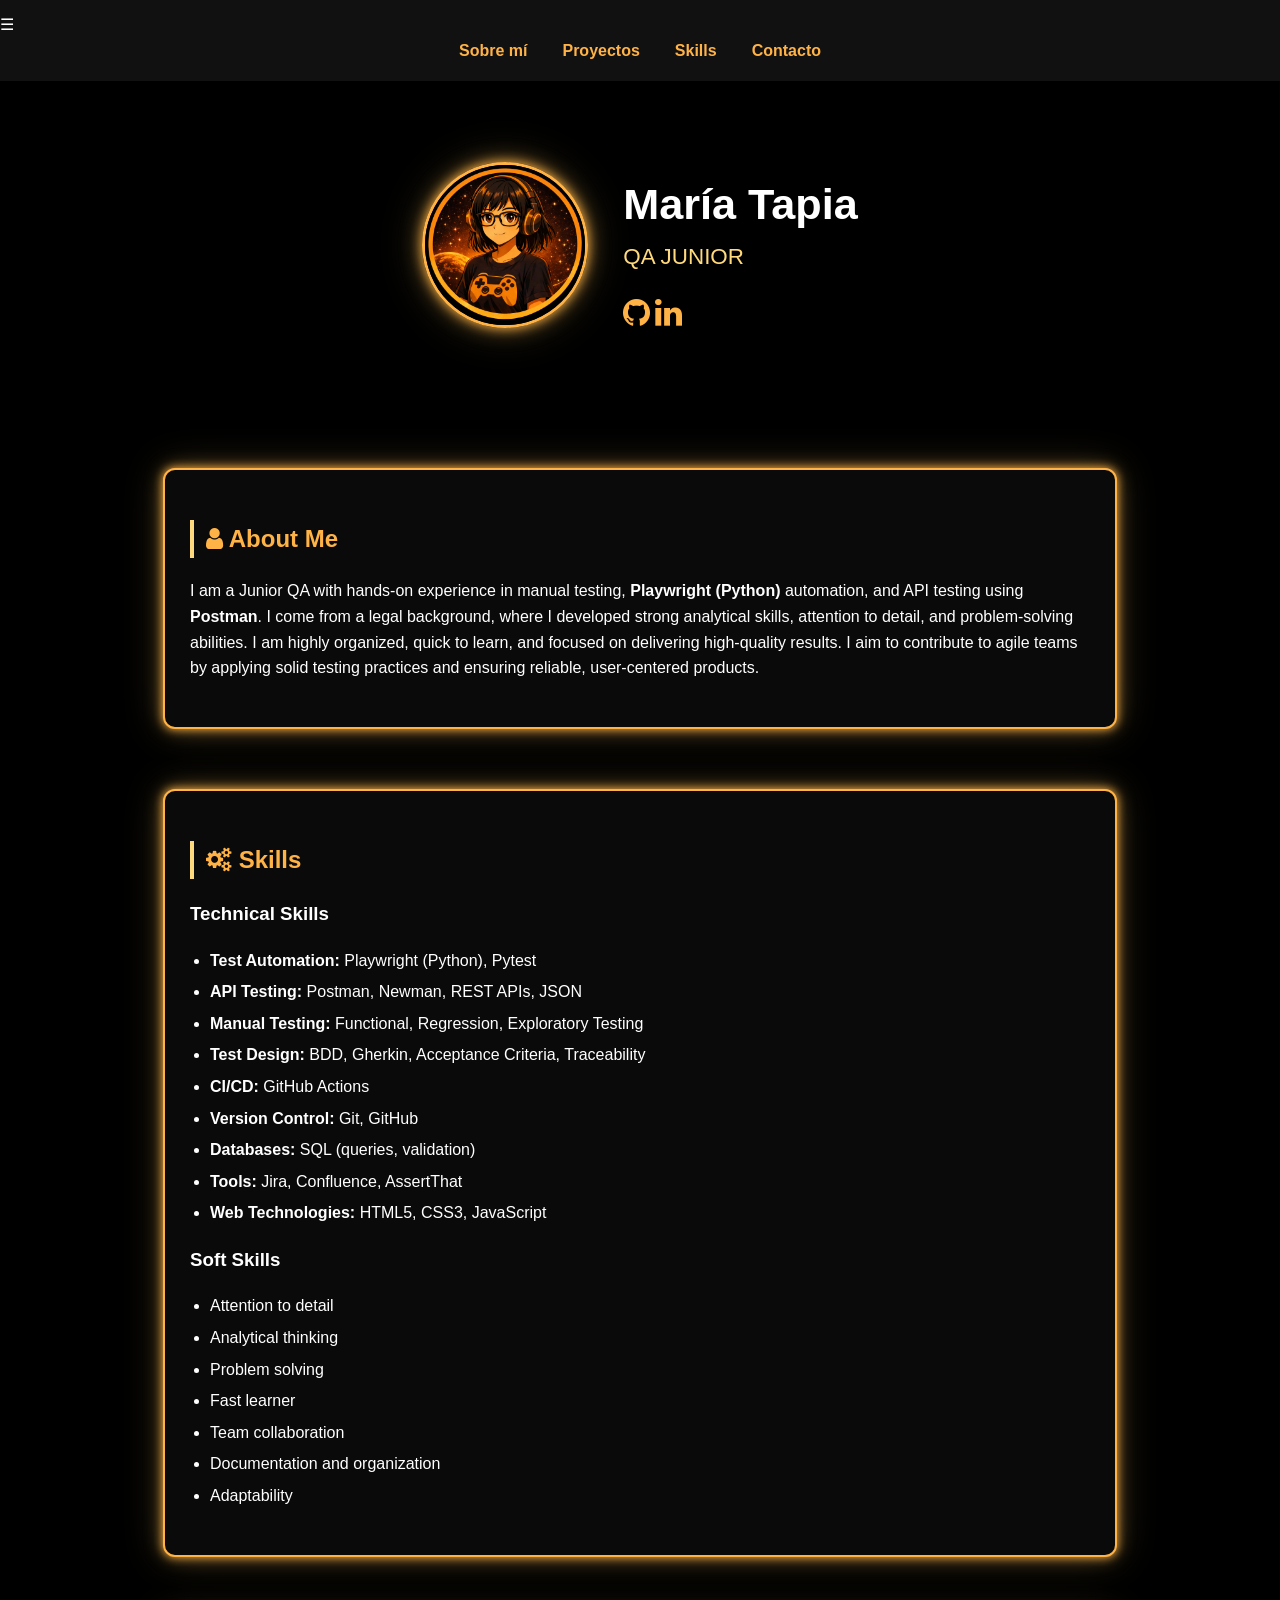
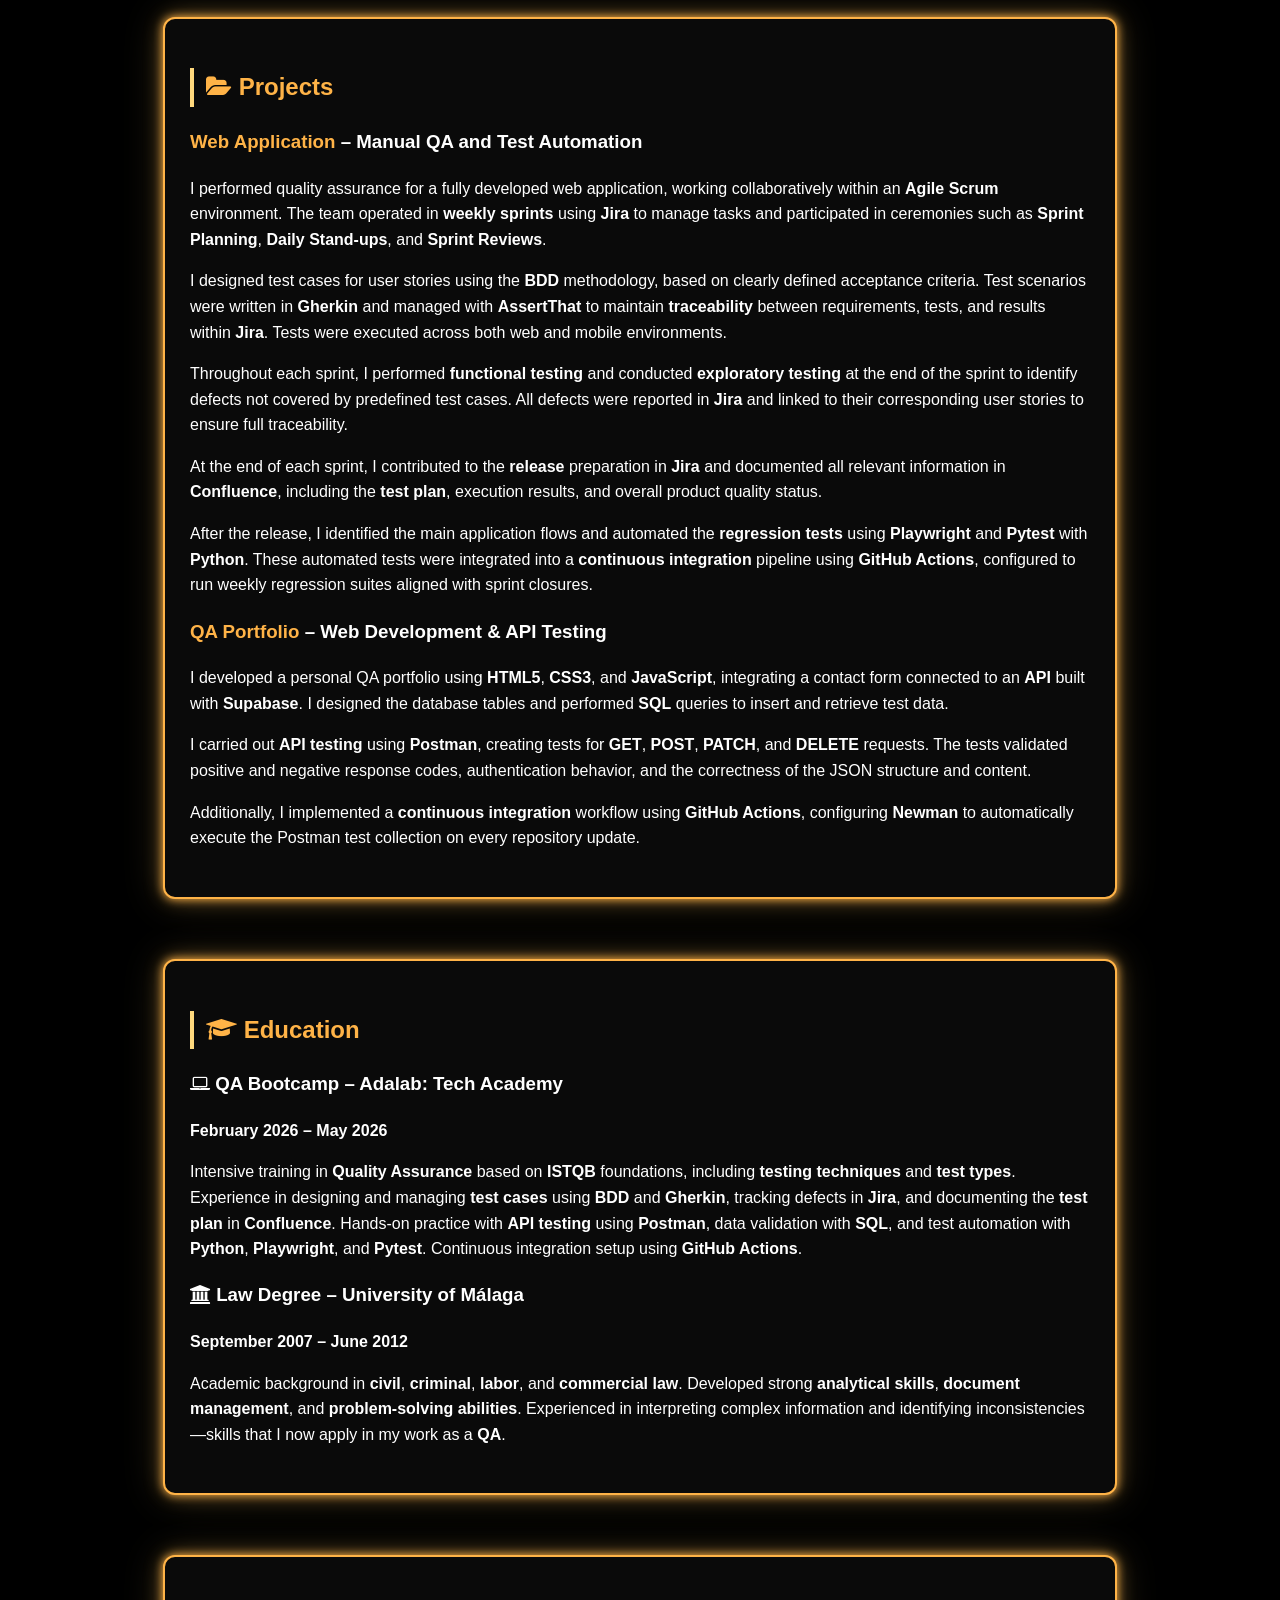
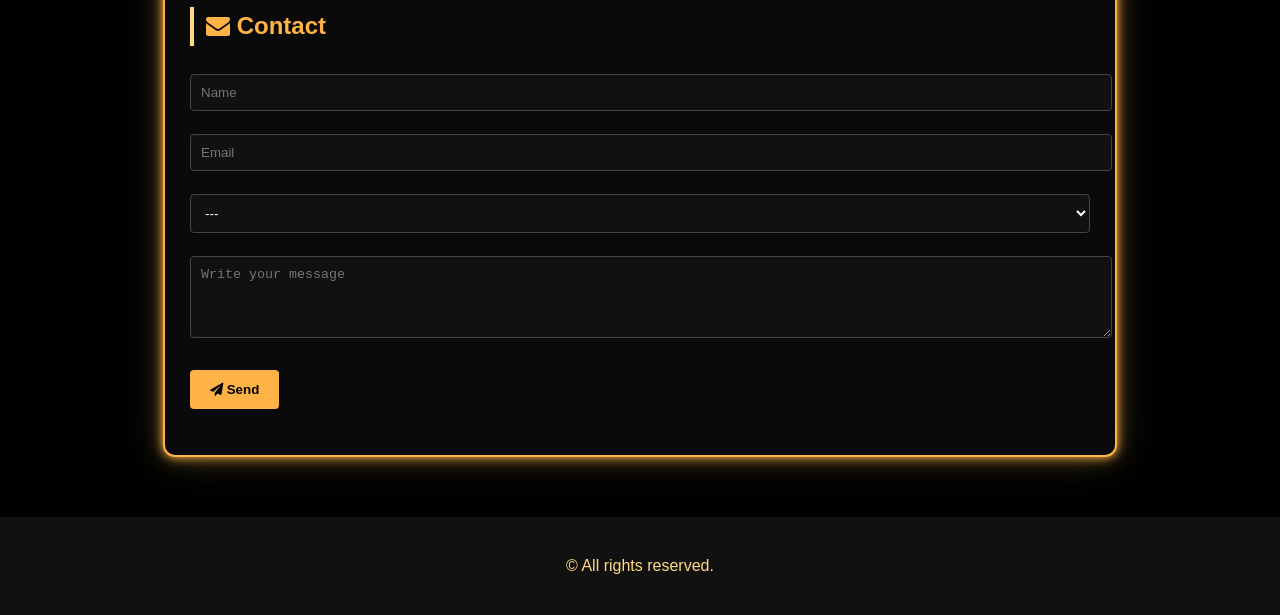
==== commit 193383a0: "nuevo cambio en responsive" ====
--- a/index.html
+++ b/index.html
@@ -15,15 +15,18 @@
 <body>
 
   <!-- Navigation Menu -->
-  <nav>
-    <ul>
-      <li><a id="menusobremi" href="#sobremi">About Me</a></li>
-      <li><a id="menuskills" href="#skills">Skills</a></li>
-      <li><a id="menuproyectos" href="#proyectos">Projects</a></li>
-      <li><a id="menueducacion" href="#educacion">Education</a></li>
-      <li><a id="menucontacto" href="#contacto">Contact</a></li>
-    </ul>
-  </nav>
+ <nav>
+  <div class="menu-toggle" id="menu-toggle">
+    ☰
+  </div>
+
+  <ul id="menu">
+    <li><a href="#sobre-mi">Sobre mí</a></li>
+    <li><a href="#proyectos">Proyectos</a></li>
+    <li><a href="#skills">Skills</a></li>
+    <li><a href="#contacto">Contacto</a></li>
+  </ul>
+</nav>
 
 <header class="header-contenedor">
   <img src="imgavatar.png" alt="Profile image" class="avatar">
@@ -248,6 +251,16 @@
   </footer>
 
   <script src="script.js" defer></script>
+
+  <script>
+  const toggle = document.getElementById("menu-toggle");
+  const menu = document.getElementById("menu");
+
+  toggle.addEventListener("click", () => {
+    menu.classList.toggle("show");
+  });
+</script>
+
 </body>
 
 </html>
--- a/style.css
+++ b/style.css
@@ -156,4 +156,33 @@
   margin-top: 40px;
   background-color: #111;
   color: #ffd97d;
-}+}
+
+/* ===== RESPONSIVE MENU PARA MÓVIL ===== */
+@media (max-width: 600px) {
+  nav ul {
+    flex-direction: column;
+    gap: 15px;
+    padding: 10px 0;
+  }
+
+  nav a {
+    font-size: 1.2rem;
+  }
+
+  /* Header responsive */
+  .header-contenedor {
+    flex-direction: column;
+    text-align: center;
+    gap: 20px;
+  }
+
+  .header-texto {
+    text-align: center;
+  }
+
+  .header-contenedor .avatar {
+    width: 140px;
+    height: 140px;
+  }
+}
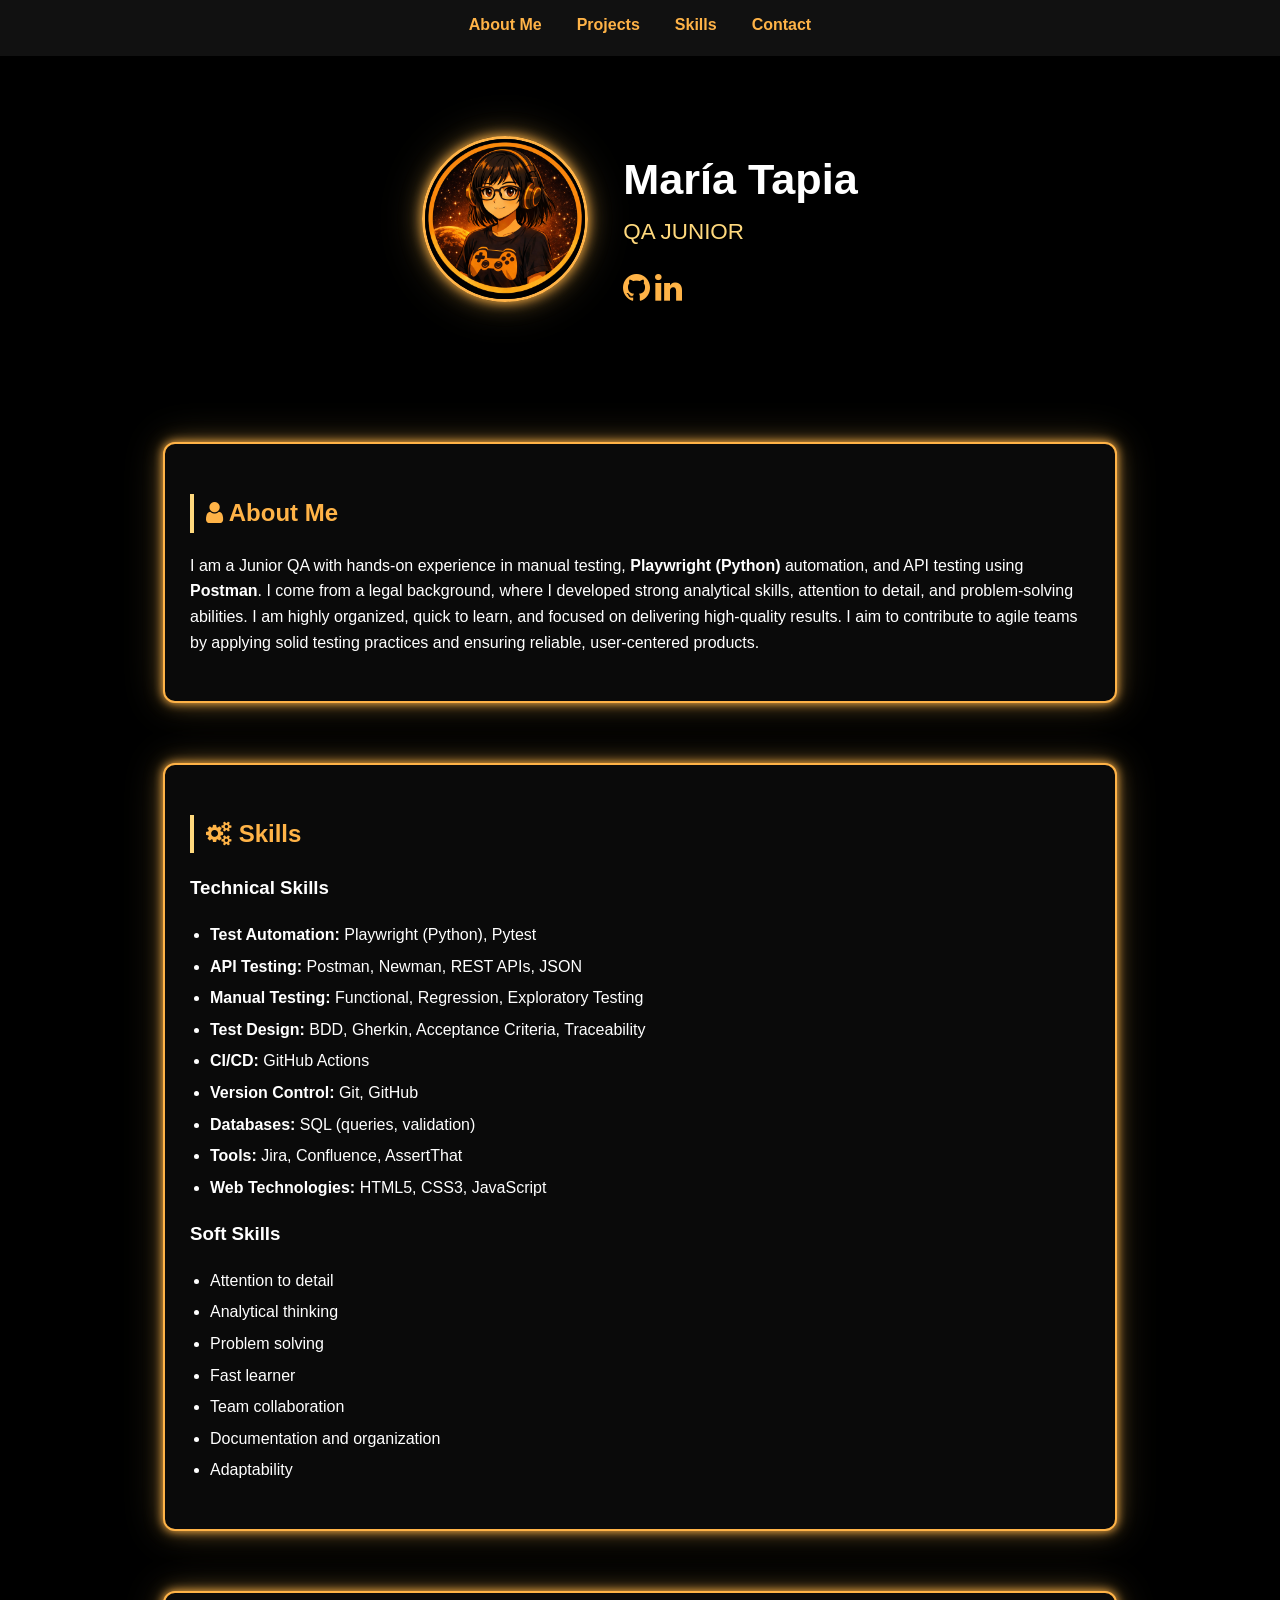
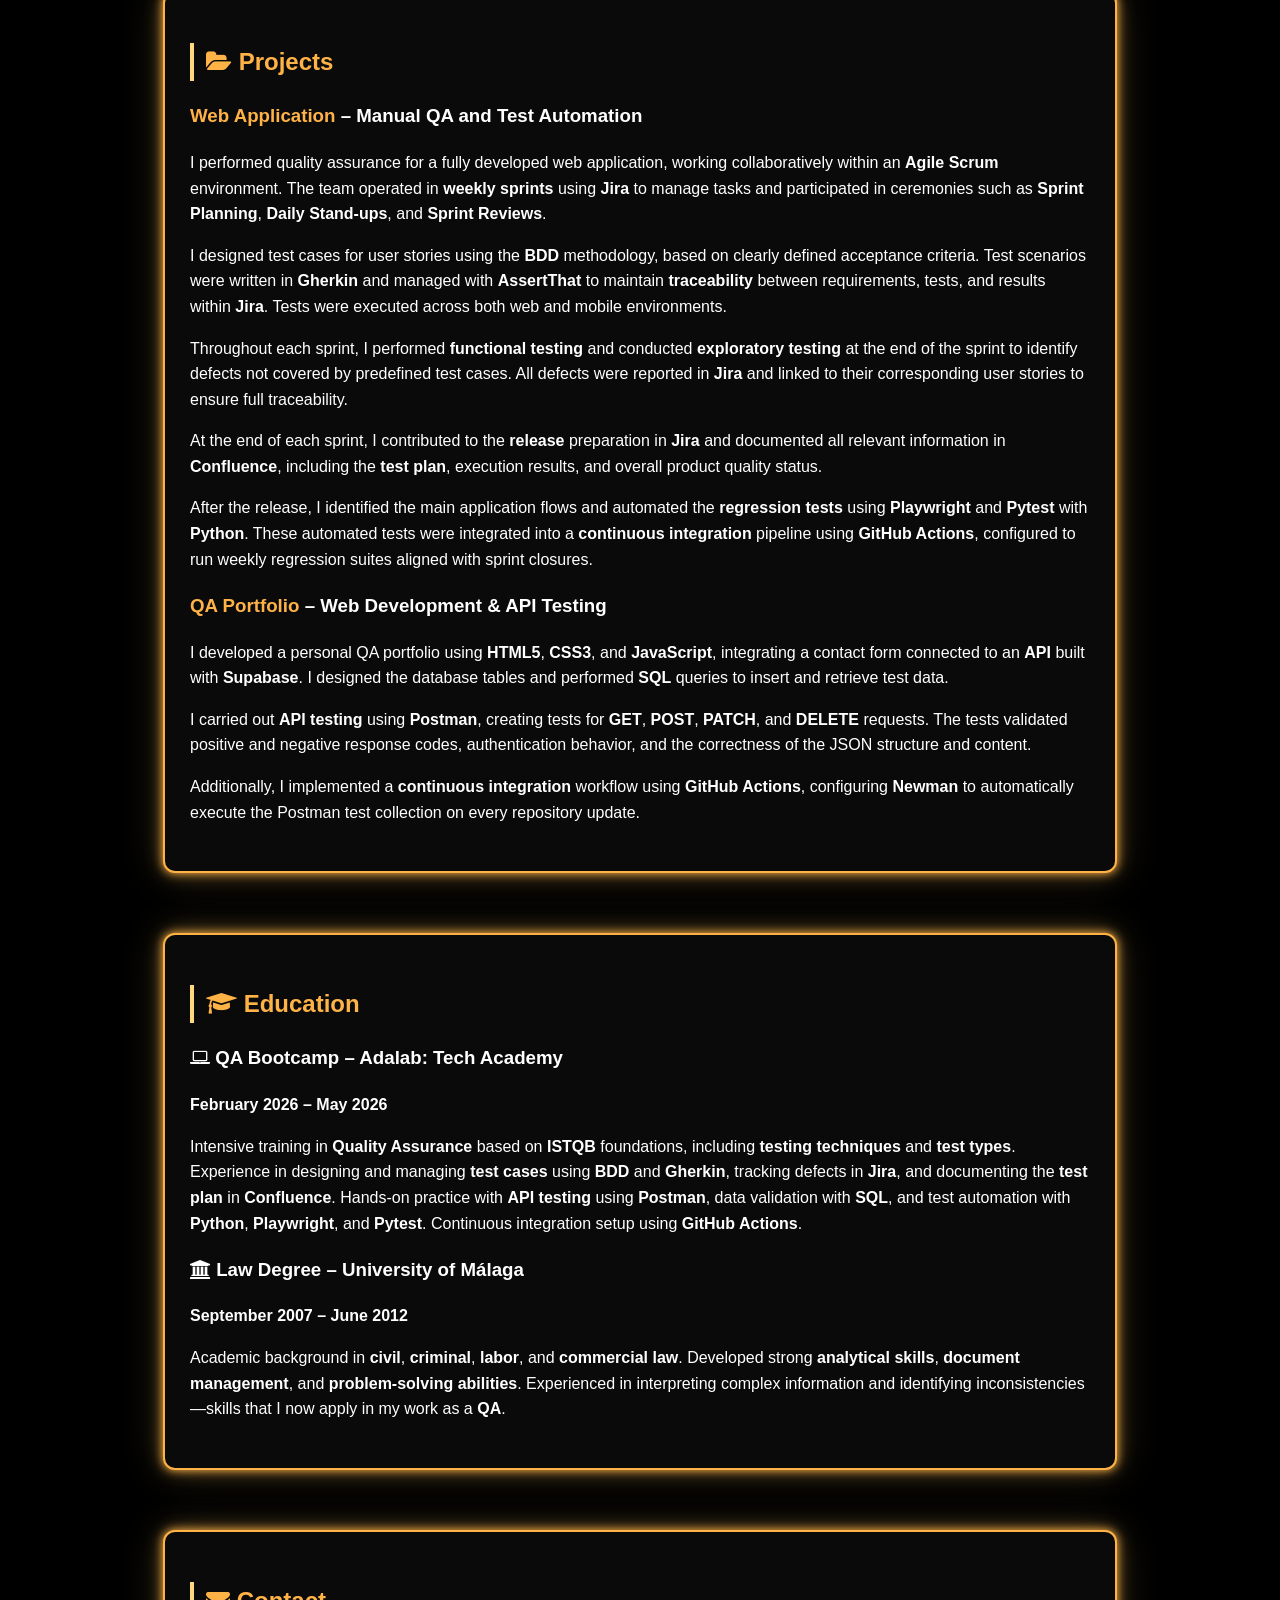
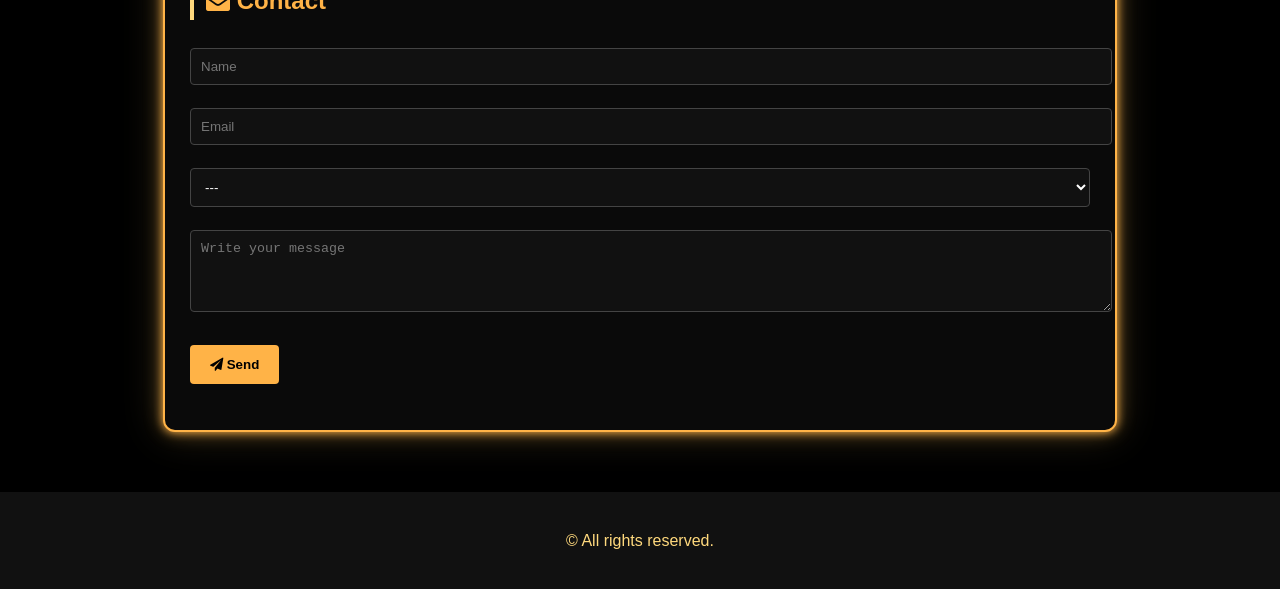
==== commit b7abd52a: "arreglos css y en index" ====
--- a/index.html
+++ b/index.html
@@ -15,37 +15,34 @@
 <body>
 
   <!-- Navigation Menu -->
- <nav>
-  <div class="menu-toggle" id="menu-toggle">
-    ☰
-  </div>
-
-  <ul id="menu">
-    <li><a href="#sobre-mi">Sobre mí</a></li>
-    <li><a href="#proyectos">Proyectos</a></li>
-    <li><a href="#skills">Skills</a></li>
-    <li><a href="#contacto">Contacto</a></li>
-  </ul>
-</nav>
-
-<header class="header-contenedor">
-  <img src="imgavatar.png" alt="Profile image" class="avatar">
-
-  <div class="header-texto">
-    <h1 id="minombre">María Tapia</h1>
-    <p id="titulo">QA JUNIOR</p>
-
-    <p>
-      <a id="linkgithub" href="https://github.com/Mariatm89" title="GitHub"
-        class="fa fa-github fa-2x" aria-label="GitHub"></a>
-      <a id="linklinkedin" href="https://www.linkedin.com/in/maria-tapia-millan/" title="LinkedIn"
-        class="fa fa-linkedin fa-2x" aria-label="LinkedIn"></a>
-    </p>
-  </div>
-</header>
-
-
-
+  <nav>
+    <div class="menu-toggle" id="menu-toggle">
+      ☰
+    </div>
+
+    <ul id="menu">
+      <li><a href="#sobremi">About Me</a></li>
+      <li><a href="#proyectos">Projects</a></li>
+      <li><a href="#skills">Skills</a></li>
+      <li><a href="#contacto">Contact</a></li>
+    </ul>
+  </nav>
+
+  <header class="header-contenedor">
+    <img src="imgavatar.png" alt="Profile image" class="avatar">
+
+    <div class="header-texto">
+      <h1 id="minombre">María Tapia</h1>
+      <p id="titulo">QA JUNIOR</p>
+
+      <p>
+        <a id="linkgithub" href="https://github.com/Mariatm89" title="GitHub"
+          class="fa fa-github fa-2x" aria-label="GitHub"></a>
+        <a id="linklinkedin" href="https://www.linkedin.com/in/maria-tapia-millan/" title="LinkedIn"
+          class="fa fa-linkedin fa-2x" aria-label="LinkedIn"></a>
+      </p>
+    </div>
+  </header>
 
   <main>
 
@@ -67,36 +64,35 @@
     </section>
 
     <!-- SKILLS -->
-
     <section id="skills">
-  <h2>
-    <i class="fa fa-cogs"></i> Skills
-  </h2>
-
-  <h3>Technical Skills</h3>
-  <ul>
-    <li><strong>Test Automation:</strong> Playwright (Python), Pytest</li>
-    <li><strong>API Testing:</strong> Postman, Newman, REST APIs, JSON</li>
-    <li><strong>Manual Testing:</strong> Functional, Regression, Exploratory Testing</li>
-    <li><strong>Test Design:</strong> BDD, Gherkin, Acceptance Criteria, Traceability</li>
-    <li><strong>CI/CD:</strong> GitHub Actions</li>
-    <li><strong>Version Control:</strong> Git, GitHub</li>
-    <li><strong>Databases:</strong> SQL (queries, validation)</li>
-    <li><strong>Tools:</strong> Jira, Confluence, AssertThat</li>
-    <li><strong>Web Technologies:</strong> HTML5, CSS3, JavaScript</li>
-  </ul>
-
-  <h3>Soft Skills</h3>
-  <ul>
-    <li>Attention to detail</li>
-    <li>Analytical thinking</li>
-    <li>Problem solving</li>
-    <li>Fast learner</li>
-    <li>Team collaboration</li>
-    <li>Documentation and organization</li>
-    <li>Adaptability</li>
-  </ul>
-</section>
+      <h2>
+        <i class="fa fa-cogs"></i> Skills
+      </h2>
+
+      <h3>Technical Skills</h3>
+      <ul>
+        <li><strong>Test Automation:</strong> Playwright (Python), Pytest</li>
+        <li><strong>API Testing:</strong> Postman, Newman, REST APIs, JSON</li>
+        <li><strong>Manual Testing:</strong> Functional, Regression, Exploratory Testing</li>
+        <li><strong>Test Design:</strong> BDD, Gherkin, Acceptance Criteria, Traceability</li>
+        <li><strong>CI/CD:</strong> GitHub Actions</li>
+        <li><strong>Version Control:</strong> Git, GitHub</li>
+        <li><strong>Databases:</strong> SQL (queries, validation)</li>
+        <li><strong>Tools:</strong> Jira, Confluence, AssertThat</li>
+        <li><strong>Web Technologies:</strong> HTML5, CSS3, JavaScript</li>
+      </ul>
+
+      <h3>Soft Skills</h3>
+      <ul>
+        <li>Attention to detail</li>
+        <li>Analytical thinking</li>
+        <li>Problem solving</li>
+        <li>Fast learner</li>
+        <li>Team collaboration</li>
+        <li>Documentation and organization</li>
+        <li>Adaptability</li>
+      </ul>
+    </section>
 
     <!-- PROJECTS -->
     <section id="proyectos">
@@ -253,13 +249,13 @@
   <script src="script.js" defer></script>
 
   <script>
-  const toggle = document.getElementById("menu-toggle");
-  const menu = document.getElementById("menu");
-
-  toggle.addEventListener("click", () => {
-    menu.classList.toggle("show");
-  });
-</script>
+    const toggle = document.getElementById("menu-toggle");
+    const menu = document.getElementById("menu");
+
+    toggle.addEventListener("click", () => {
+      menu.classList.toggle("show");
+    });
+  </script>
 
 </body>
 
--- a/style.css
+++ b/style.css
@@ -21,8 +21,7 @@
 nav {
   background-color: #111;
   padding: 12px 0;
-  position: sticky;
-  top: 0;
+  position: relative; /* ← YA NO ES STICKY */
   z-index: 100;
 }
 
@@ -40,7 +39,7 @@
   font-size: 1rem;
 }
 
-/* ===== HEADER NUEVO ALINEADO ===== */
+/* ===== HEADER ALINEADO ===== */
 .header-contenedor {
   display: flex;
   align-items: center;
@@ -76,7 +75,7 @@
   margin-top: -5px;
 }
 
-/* ===== CARDS RETROILUMINADAS ===== */
+/* ===== CARDS ===== */
 section {
   background-color: #0a0a0a;
   padding: 30px 25px;
@@ -100,7 +99,7 @@
   transform: translateY(-3px);
 }
 
-/* ===== SECTION TITLES ===== */
+/* ===== TITULOS ===== */
 h2 {
   color: #ffb347;
   border-left: 4px solid #ffd97d;
@@ -108,7 +107,7 @@
   margin-bottom: 20px;
 }
 
-/* ===== LISTS ===== */
+/* ===== LISTAS ===== */
 ul {
   padding-left: 20px;
 }
@@ -117,7 +116,7 @@
   margin-bottom: 6px;
 }
 
-/* ===== BUTTON ===== */
+/* ===== BOTONES ===== */
 button {
   background-color: #ffb347;
   color: #000;
@@ -133,7 +132,7 @@
   background-color: #ffd97d;
 }
 
-/* ===== FORM ===== */
+/* ===== FORMULARIOS ===== */
 input, select, textarea {
   width: 100%;
   padding: 10px;
@@ -158,17 +157,21 @@
   color: #ffd97d;
 }
 
-/* ===== RESPONSIVE MENU PARA MÓVIL ===== */
+/* ========================================================= */
+/* ===== MENÚ HAMBURGUESA (MÓVIL) ===== */
+/* ========================================================= */
+
+/* Botón hamburguesa */
+.menu-toggle {
+  display: none;
+  font-size: 2rem;
+  color: #ffb347;
+  cursor: pointer;
+  padding: 10px 20px;
+}
+
+/* ===== RESPONSIVE ===== */
 @media (max-width: 600px) {
-  nav ul {
-    flex-direction: column;
-    gap: 15px;
-    padding: 10px 0;
-  }
-
-  nav a {
-    font-size: 1.2rem;
-  }
 
   /* Header responsive */
   .header-contenedor {
@@ -185,4 +188,33 @@
     width: 140px;
     height: 140px;
   }
-}
+
+  /* Menú hamburguesa */
+  nav {
+    position: static;
+  }
+
+  .menu-toggle {
+    display: block;
+    text-align: center;
+  }
+
+  nav ul {
+    display: none;
+    flex-direction: column;
+    gap: 15px;
+    padding: 15px 0;
+    background-color: #111;
+    border-bottom: 1px solid #ffb34733;
+    width: 100%; /* ← NUEVO */
+  }
+
+  nav ul.show {
+    display: flex;
+  }
+
+  nav ul a {
+    font-size: 1.2rem; /* ← NUEVO */
+    padding: 10px 0;
+  }
+}
